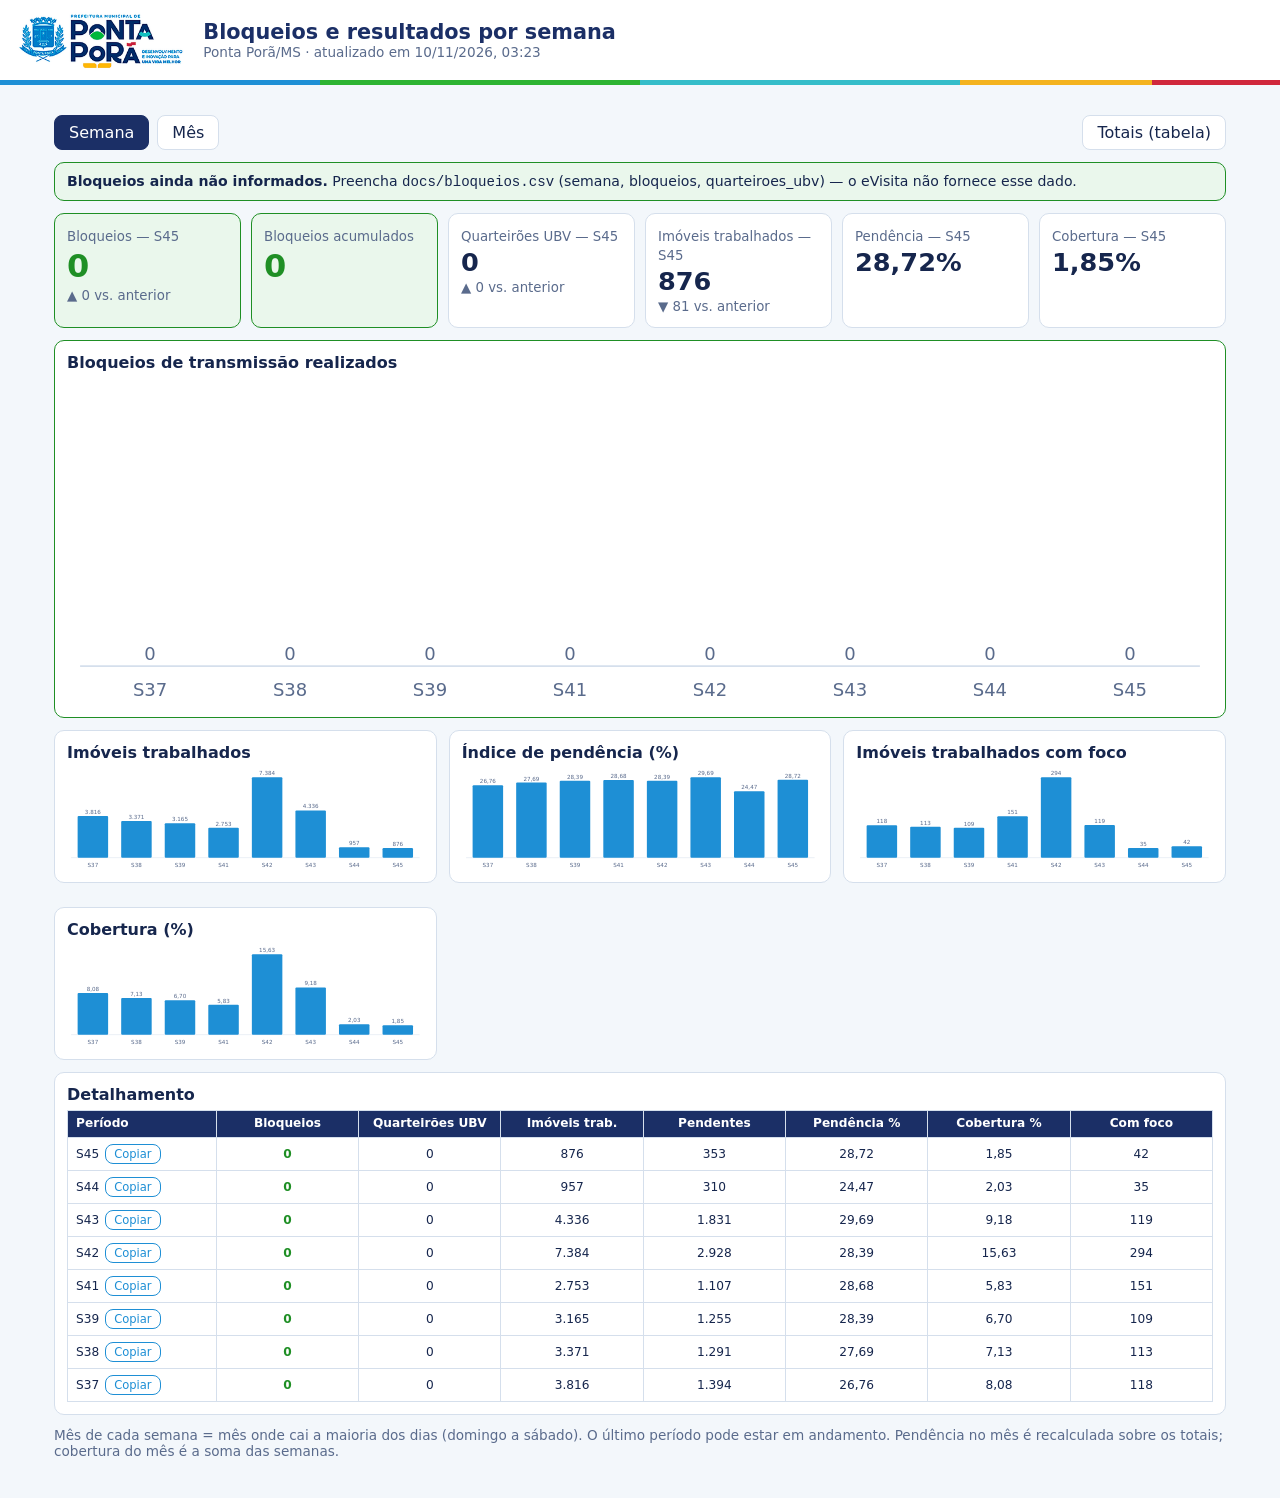
==== docs/dashboard.html @ 47fb0cb1 "Site: cores e logo da Prefeitura, botão copiar linha e tabela responsiva sem rolagem" ====
<!DOCTYPE html>
<html lang="pt-BR">
<head>
<meta charset="utf-8">
<meta name="viewport" content="width=device-width, initial-scale=1">
<title>Dashboard — Bloqueios e resultados eVisita</title>
<link rel="icon" href="logo.png">
<link rel="stylesheet" href="estilo.css">
<style>
*{box-sizing:border-box}body{margin:0;background:var(--bg);color:var(--tx);font-family:"Segoe UI",system-ui,Arial,sans-serif}
main{max-width:1200px;margin:0 auto;padding:18px 14px 40px}h1{font-size:1.35rem;margin:0}.su{color:var(--su);font-size:.85rem}
.bar{display:flex;gap:8px;align-items:center;margin:12px 0}.bar .sp{flex:1}
button{font:inherit;cursor:pointer;border:1px solid var(--bd);background:var(--card);color:var(--tx);padding:7px 14px;border-radius:8px}
button[aria-pressed=true]{background:var(--az);border-color:var(--az);color:#fff}a{color:inherit;text-decoration:none}
.kpis{display:grid;grid-template-columns:repeat(auto-fit,minmax(170px,1fr));gap:10px;margin-bottom:12px}
.k{background:var(--card);border:1px solid var(--bd);border-radius:10px;padding:12px}.k b{display:block;font-size:1.6rem;margin-top:2px}
.k.d{border-color:var(--bl);background:var(--hl)}.k.d b{color:var(--bl);font-size:2rem}.k small{color:var(--su)}
.card{background:var(--card);border:1px solid var(--bd);border-radius:10px;padding:12px;margin-bottom:12px}
.card h2{font-size:1rem;margin:0 0 6px}.card.d{border-color:var(--bl)}.g2{display:grid;grid-template-columns:repeat(auto-fit,minmax(320px,1fr));gap:12px}
.aviso{background:var(--hl);border:1px solid var(--bl);border-radius:10px;padding:10px 12px;margin-bottom:12px;font-size:.88rem}
svg{width:100%;height:auto;display:block}svg text{fill:var(--su);font-size:11px}
</style>
</head>
<body>
<header class="topo"><img src="logo.png" alt="Prefeitura Municipal de Ponta Porã"><div><h1>Bloqueios e resultados por <span id="tit">semana</span></h1><div class="su" id="sub">Carregando…</div></div></header>
<div class="faixa"></div>
<main>
<div class="bar">
  <button id="bs" aria-pressed="true">Semana</button><button id="bm" aria-pressed="false">Mês</button>
  <span class="sp"></span><a href="index.html"><button>Totais (tabela)</button></a>
</div>
<div id="aviso"></div>
<div class="kpis" id="kpis"></div>
<div class="card d"><h2>Bloqueios de transmissão realizados</h2><div id="c-bloq"></div></div>
<div class="g2">
  <div class="card"><h2>Imóveis trabalhados</h2><div id="c-trab"></div></div>
  <div class="card"><h2>Índice de pendência (%)</h2><div id="c-pend"></div></div>
  <div class="card"><h2>Imóveis trabalhados com foco</h2><div id="c-foco"></div></div>
  <div class="card"><h2>Cobertura (%)</h2><div id="c-cob"></div></div>
</div>
<div class="card"><h2>Detalhamento</h2><div class="w" id="tab"></div></div>
<div class="su">Mês de cada semana = mês onde cai a maioria dos dias (domingo a sábado). O último período pode estar em andamento.
Pendência no mês é recalculada sobre os totais; cobertura do mês é a soma das semanas.</div>
</main>
<script src="comum.js"></script>
<script>
const BLOQUEIOS_URL = "bloqueios.csv";   // pode apontar para uma planilha publicada como CSV
const MESES = ["jan","fev","mar","abr","mai","jun","jul","ago","set","out","nov","dez"];
let S = [], B = {}, modo = "semana";
const n0 = v => Number(v).toLocaleString("pt-BR", {maximumFractionDigits: 0});
const n2 = v => Number(v).toLocaleString("pt-BR", {minimumFractionDigits: 2, maximumFractionDigits: 2});
const pct = (a, b) => b ? a / b * 100 : 0;

function chave(s) {
  if (modo === "semana") return {k: s.id_semana, r: "S" + s.semana};
  const d = new Date(s.inicio + "T12:00:00"); d.setDate(d.getDate() + 3);   // dia do meio da semana
  const m = d.getMonth(), a = d.getFullYear();
  return {k: a * 12 + m, r: MESES[m] + "/" + String(a).slice(2)};
}

function agregar() {
  const g = new Map();
  for (const s of S) {
    const {k, r} = chave(s), c = s.coordenada, e = s.estadual, x = B[s.semana] || [0, 0];
    const o = g.get(k) || {r, trab: 0, pend: 0, bloq: 0, ubv: 0, foco: 0, cob: 0, n: 0};
    o.trab += c[0]; o.pend += c[1]; o.cob += c[5]; o.foco += e[1];
    o.bloq += x[0]; o.ubv += x[1]; o.n++; g.set(k, o);
  }
  return [...g.keys()].sort((a, b) => a - b).map(k => {
    const o = g.get(k); o.pd = pct(o.pend, o.trab + o.pend); return o;
  });
}

function barras(id, P, campo, fmt, cor) {
  const W = 700, H = 200, m = {l: 8, r: 8, t: 18, b: 24}, w = W - m.l - m.r, h = H - m.t - m.b;
  const mx = Math.max(...P.map(p => p[campo]), 1), bw = w / P.length;
  let t = "";
  P.forEach((p, i) => {
    const bh = p[campo] / mx * h, x = m.l + i * bw + bw * 0.15, y = m.t + h - bh;
    t += `<rect x="${x}" y="${y}" width="${bw * 0.7}" height="${bh}" rx="2" fill="var(${cor})"/>`;
    t += `<text x="${x + bw * 0.35}" y="${y - 4}" text-anchor="middle">${fmt(p[campo])}</text>`;
    t += `<text x="${x + bw * 0.35}" y="${H - 6}" text-anchor="middle">${p.r}</text>`;
  });
  document.getElementById(id).innerHTML =
    `<svg viewBox="0 0 ${W} ${H}" role="img"><line x1="${m.l}" x2="${W - m.r}" y1="${m.t + h}" y2="${m.t + h}" stroke="var(--bd)"/>${t}</svg>`;
}

function kpi(rot, v, ant, dest) {
  const dif = ant === null ? "" : (v - ant >= 0 ? "▲ " : "▼ ") + n0(Math.abs(v - ant)) + " vs. anterior";
  return `<div class="k${dest ? " d" : ""}"><small>${rot}</small><b>${v}</b><small>${dif}</small></div>`;
}

function desenhar() {
  const P = agregar(), u = P[P.length - 1], a = P[P.length - 2];
  const tem = P.some(p => p.bloq || p.ubv);
  document.getElementById("tit").textContent = modo;
  document.getElementById("aviso").innerHTML = tem ? "" :
    '<div class="aviso"><b>Bloqueios ainda não informados.</b> Preencha <code>docs/bloqueios.csv</code> ' +
    '(semana, bloqueios, quarteiroes_ubv) — o eVisita não fornece esse dado.</div>';
  const ac = P.reduce((s, p) => s + p.bloq, 0);
  document.getElementById("kpis").innerHTML =
    kpi("Bloqueios — " + u.r, n0(u.bloq), a ? a.bloq : null, true) +
    kpi("Bloqueios acumulados", n0(ac), null, true) +
    kpi("Quarteirões UBV — " + u.r, n0(u.ubv), a ? a.ubv : null, false) +
    kpi("Imóveis trabalhados — " + u.r, n0(u.trab), a ? a.trab : null, false) +
    kpi("Pendência — " + u.r, n2(u.pd) + "%", null, false) +
    kpi("Cobertura — " + u.r, n2(u.cob) + "%", null, false);
  barras("c-bloq", P, "bloq", n0, "--bl"); barras("c-trab", P, "trab", n0, "--ac");
  barras("c-pend", P, "pd", n2, "--ac"); barras("c-foco", P, "foco", n0, "--ac");
  barras("c-cob", P, "cob", n2, "--ac");
  const cab = ["Período", "Bloqueios", "Quarteirões UBV", "Imóveis trab.", "Pendentes", "Pendência %", "Cobertura %", "Com foco"];
  const lin = [...P].reverse().map(p => {
    const v = [n0(p.bloq), n0(p.ubv), n0(p.trab), n0(p.pend), n2(p.pd), n2(p.cob), n0(p.foco)];
    return `<tr><td class="s"><span class="l">${p.r}</span><button class="cp" title="Copiar os valores desta linha">Copiar</button></td>` +
      v.map((x, i) => `<td class="v${i ? "" : " b"}" data-label="${cab[i + 1]}">${x}</td>`).join("") + "</tr>";
  }).join("");
  document.getElementById("tab").innerHTML =
    `<table class="rt"><thead><tr>${cab.map(c => `<th>${c}</th>`).join("")}</tr></thead><tbody>${lin}</tbody></table>`;
  document.getElementById("bs").setAttribute("aria-pressed", modo === "semana");
  document.getElementById("bm").setAttribute("aria-pressed", modo === "mes");
}

function lerCSV(txt) {
  const o = {};
  for (const l of txt.split(/\r?\n/)) {
    const c = l.trim().split(/[;,\t]/);
    if (/^\d+$/.test(c[0])) o[+c[0]] = [+(c[1] || 0) || 0, +(c[2] || 0) || 0];
  }
  return o;
}

document.getElementById("bs").onclick = () => { modo = "semana"; desenhar(); };
document.getElementById("bm").onclick = () => { modo = "mes"; desenhar(); };

Promise.all([
  fetch("dados.json", {cache: "no-store"}).then(r => { if (!r.ok) throw 0; return r.json(); }),
  fetch(BLOQUEIOS_URL, {cache: "no-store"}).then(r => r.ok ? r.text() : "").catch(() => "")
]).then(([d, csv]) => {
  S = [...d.semanas].sort((a, b) => a.id_semana - b.id_semana); B = lerCSV(csv);
  document.getElementById("sub").textContent = d.municipio + " · atualizado em " +
    new Date(d.atualizado_em).toLocaleString("pt-BR", {dateStyle: "short", timeStyle: "short"});
  desenhar();
}).catch(() => { document.getElementById("sub").textContent = "Ainda não há dados publicados."; });
</script>
</body>
</html>
---- docs/estilo.css ----
/* Cores do logo da Prefeitura de Ponta Porã */
:root{--navy:#1B2F66;--ac:#1E8FD5;--verde:#2DB432;--turq:#35BDC9;--verm:#D0283C;--amar:#F4B31F;
--bg:#F3F7FB;--card:#fff;--tx:#16264D;--su:#5A6B8C;--bd:#D5DFEC;--az:#1B2F66;--bl:#1F8F25;--hl:#EAF7EC}
@media(prefers-color-scheme:dark){:root{--bg:#0E1630;--card:#16224A;--tx:#E8EEFA;--su:#9FB0D3;--bd:#2C3C6E;--az:#2B4A9E;--bl:#52D158;--hl:#16301F}}
*{box-sizing:border-box}
body{margin:0;background:var(--bg);color:var(--tx);font-family:"Segoe UI",system-ui,Arial,sans-serif}
main{max-width:1500px;margin:0 auto;padding:16px 14px 40px}
.topo{background:#fff;display:flex;align-items:center;gap:16px;padding:8px 18px;color:#1B2F66}
.topo img{height:64px;width:auto}.topo h1{font-size:1.3rem;margin:0;color:#1B2F66}.topo .su{color:#5A6B8C}
.faixa{height:5px;background:linear-gradient(90deg,#1E8FD5 0 25%,#2DB432 25% 50%,#35BDC9 50% 75%,#F4B31F 75% 90%,#D0283C 90%)}
.su{color:var(--su);font-size:.85rem}
.bar{display:flex;flex-wrap:wrap;gap:8px;align-items:center;margin:12px 0}.bar .sp{flex:1}
button{font:inherit;cursor:pointer;border:1px solid var(--bd);background:var(--card);color:var(--tx);padding:7px 14px;border-radius:8px}
button:hover{border-color:var(--ac)}button[aria-selected=true],button[aria-pressed=true]{background:var(--az);border-color:var(--az);color:#fff}
a{color:inherit;text-decoration:none}
.cp{padding:2px 8px;font-size:.72rem;margin-left:6px;border-color:var(--ac);color:var(--ac);background:transparent}
.cp:hover{background:var(--ac);color:#fff}
.erro{padding:16px;border:1px solid var(--bd);border-radius:10px;background:var(--card)}
.nota{color:var(--su);font-size:.8rem;margin-top:10px}
/* tabela sem barra de rolagem: colunas se comprimem; em telas menores vira cartões */
table.rt{width:100%;table-layout:fixed;border-collapse:collapse;font-size:clamp(.58rem,.95vw,.82rem);background:var(--card)}
table.rt th,table.rt td{border:1px solid var(--bd);padding:6px 3px;text-align:center;white-space:normal;overflow-wrap:anywhere}
table.rt th{background:var(--az);color:#fff;font-weight:600;line-height:1.15}
table.rt th:first-child,table.rt td.s{width:13%;text-align:left;padding-left:8px}
table.rt tr.atual td{background:var(--hl);font-weight:600}
table.rt td.b{font-weight:700;color:var(--bl)}
@media(max-width:1100px){
 table.rt,table.rt tbody{display:block}table.rt thead{display:none}
 table.rt tr{display:grid;grid-template-columns:repeat(auto-fill,minmax(135px,1fr));border:1px solid var(--bd);border-radius:10px;margin-bottom:10px;overflow:hidden}
 table.rt td{border:0;border-bottom:1px solid var(--bd);width:auto!important;text-align:left;padding:6px 10px;font-size:.88rem}
 table.rt td.s{grid-column:1/-1;background:var(--az);color:#fff;font-weight:700}
 table.rt td.s .cp{float:right;color:#fff;border-color:#fff}
 table.rt td.v::before{content:attr(data-label);display:block;font-size:.68rem;font-weight:400;color:var(--su)}
}
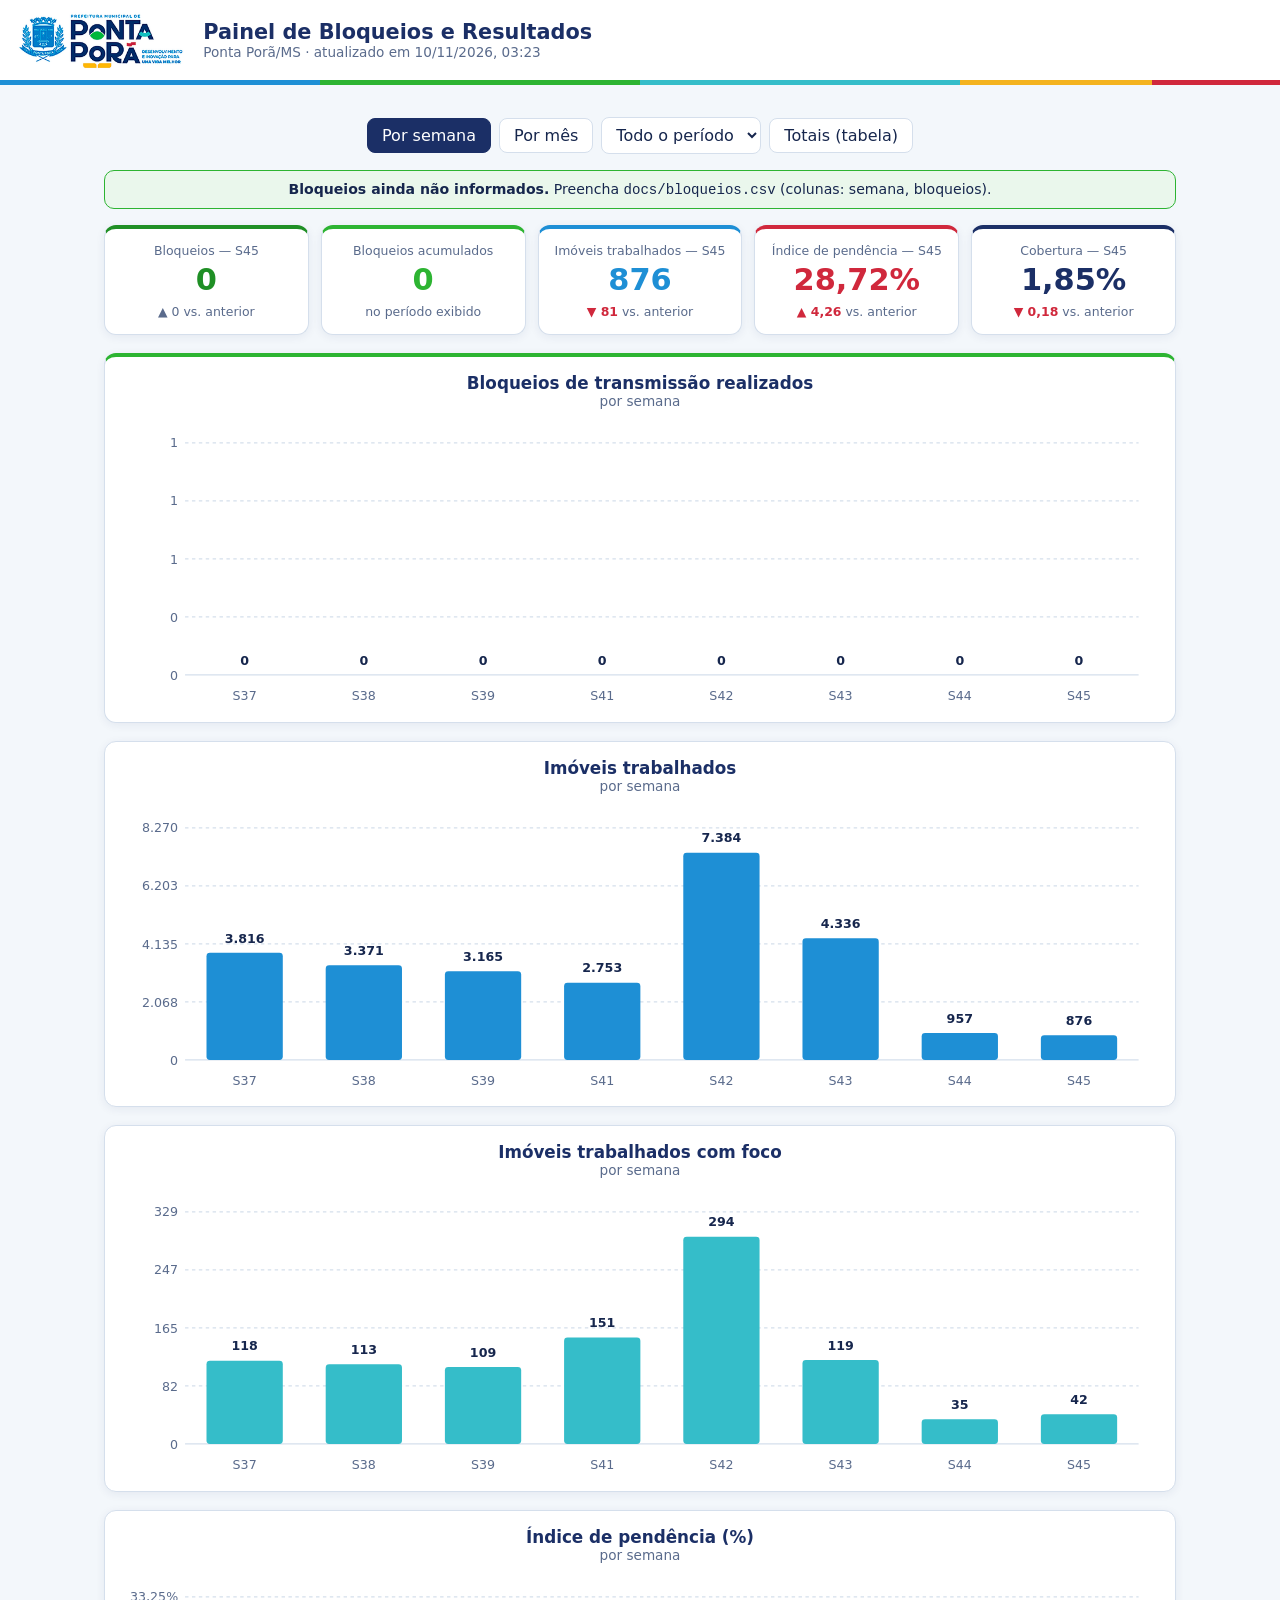
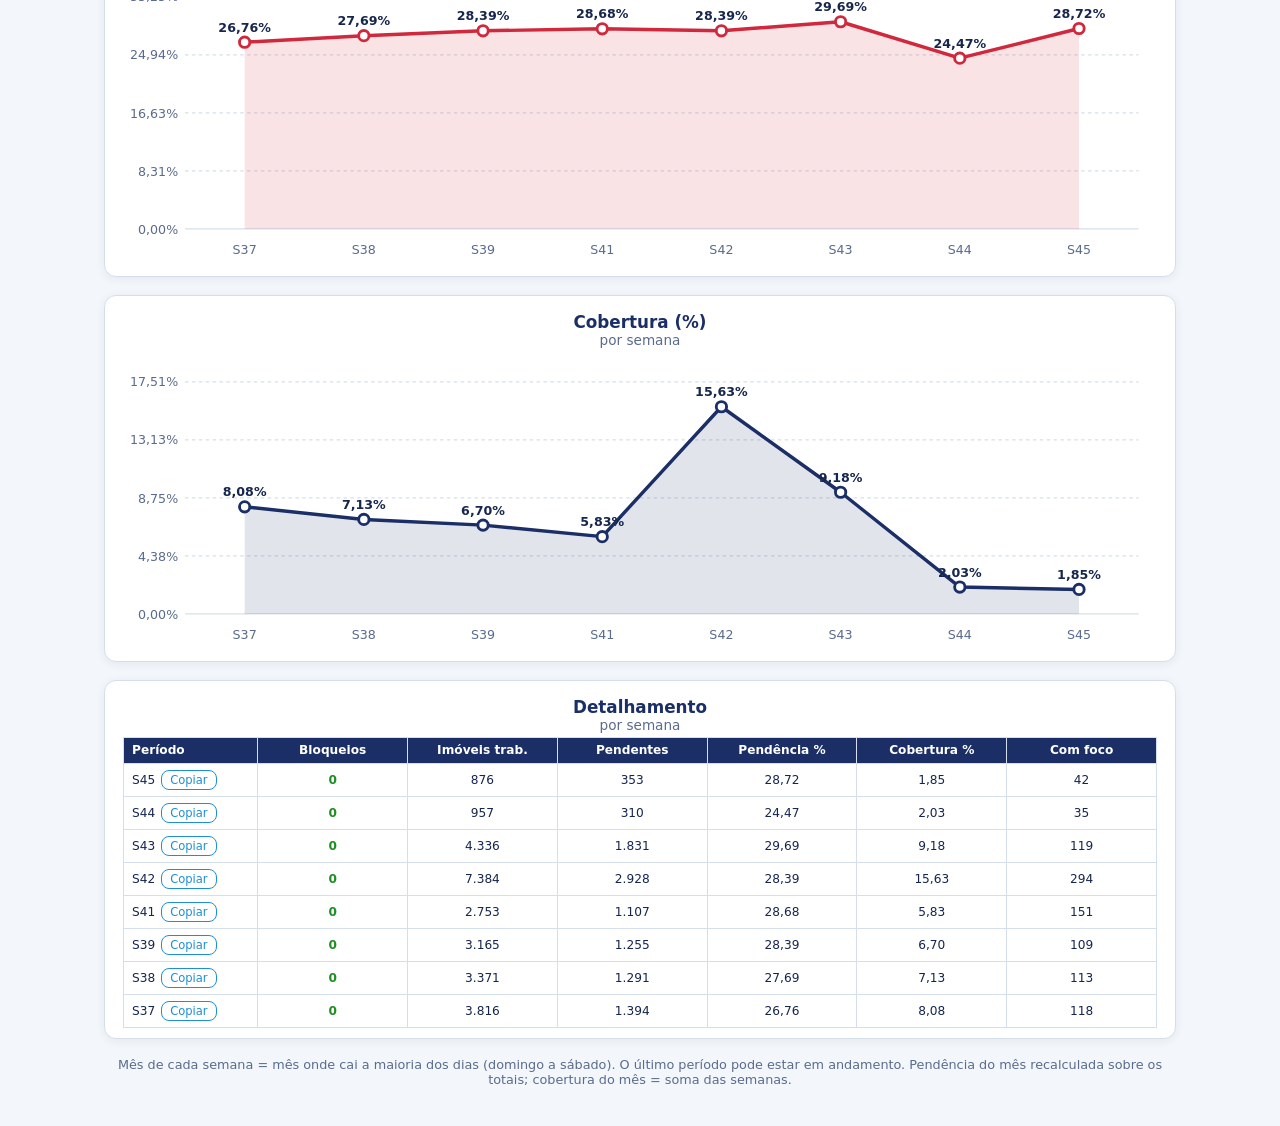
==== commit 5b221165: "Dashboard: gráficos interativos (um por linha), sem UBV, tema claro nas cores do logo" ====
--- a/docs/dashboard.html
+++ b/docs/dashboard.html
@@ -3,45 +3,48 @@
 <head>
 <meta charset="utf-8">
 <meta name="viewport" content="width=device-width, initial-scale=1">
-<title>Dashboard — Bloqueios e resultados eVisita</title>
+<title>Painel de Bloqueios — eVisita Ponta Porã</title>
 <link rel="icon" href="logo.png">
 <link rel="stylesheet" href="estilo.css">
 <style>
-*{box-sizing:border-box}body{margin:0;background:var(--bg);color:var(--tx);font-family:"Segoe UI",system-ui,Arial,sans-serif}
-main{max-width:1200px;margin:0 auto;padding:18px 14px 40px}h1{font-size:1.35rem;margin:0}.su{color:var(--su);font-size:.85rem}
-.bar{display:flex;gap:8px;align-items:center;margin:12px 0}.bar .sp{flex:1}
-button{font:inherit;cursor:pointer;border:1px solid var(--bd);background:var(--card);color:var(--tx);padding:7px 14px;border-radius:8px}
-button[aria-pressed=true]{background:var(--az);border-color:var(--az);color:#fff}a{color:inherit;text-decoration:none}
-.kpis{display:grid;grid-template-columns:repeat(auto-fit,minmax(170px,1fr));gap:10px;margin-bottom:12px}
-.k{background:var(--card);border:1px solid var(--bd);border-radius:10px;padding:12px}.k b{display:block;font-size:1.6rem;margin-top:2px}
-.k.d{border-color:var(--bl);background:var(--hl)}.k.d b{color:var(--bl);font-size:2rem}.k small{color:var(--su)}
-.card{background:var(--card);border:1px solid var(--bd);border-radius:10px;padding:12px;margin-bottom:12px}
-.card h2{font-size:1rem;margin:0 0 6px}.card.d{border-color:var(--bl)}.g2{display:grid;grid-template-columns:repeat(auto-fit,minmax(320px,1fr));gap:12px}
-.aviso{background:var(--hl);border:1px solid var(--bl);border-radius:10px;padding:10px 12px;margin-bottom:12px;font-size:.88rem}
+main{max-width:1100px}
+.ctl{display:flex;flex-wrap:wrap;gap:8px;justify-content:center;align-items:center;margin:16px 0}
+select{font:inherit;padding:7px 10px;border:1px solid var(--bd);border-radius:8px;background:var(--card);color:var(--tx)}
+.kpis{display:grid;grid-template-columns:repeat(auto-fit,minmax(185px,1fr));gap:12px;margin-bottom:18px}
+.k,.card{background:var(--card);border:1px solid var(--bd);border-radius:12px;box-shadow:0 2px 10px rgba(27,47,102,.07);text-align:center}
+.k{border-top:4px solid var(--c);padding:14px 10px}.k small{display:block;color:var(--su);font-size:.78rem}
+.k b{display:block;font-size:1.9rem;color:var(--c);margin:4px 0}.k i{font-style:normal;font-size:.78rem;color:var(--su)}
+.up{color:#1F8F25;font-weight:600}.dn{color:var(--verm);font-weight:600}
+.card{padding:16px 18px 10px;margin:0 auto 18px}.card h2{margin:0;font-size:1.05rem;color:var(--navy)}
+.card .su{margin-bottom:4px}.card.d{border-top:4px solid var(--verde)}
 svg{width:100%;height:auto;display:block}svg text{fill:var(--su);font-size:11px}
+.grow{transform-box:fill-box;transform-origin:50% 100%;animation:g .6s ease-out}@keyframes g{from{transform:scaleY(0)}}
+.hit{fill:transparent}.hit:hover{fill:rgba(30,143,213,.12)}
+#tip{position:fixed;display:none;pointer-events:none;background:var(--navy);color:#fff;padding:6px 10px;border-radius:8px;font-size:.8rem;z-index:9;white-space:nowrap}
+.aviso{background:var(--hl);border:1px solid var(--verde);border-radius:10px;padding:10px 14px;margin-bottom:16px;font-size:.88rem;text-align:center}
 </style>
 </head>
 <body>
-<header class="topo"><img src="logo.png" alt="Prefeitura Municipal de Ponta Porã"><div><h1>Bloqueios e resultados por <span id="tit">semana</span></h1><div class="su" id="sub">Carregando…</div></div></header>
+<header class="topo"><img src="logo.png" alt="Prefeitura Municipal de Ponta Porã"><div><h1>Painel de Bloqueios e Resultados</h1><div class="su" id="sub">Carregando…</div></div></header>
 <div class="faixa"></div>
 <main>
-<div class="bar">
-  <button id="bs" aria-pressed="true">Semana</button><button id="bm" aria-pressed="false">Mês</button>
-  <span class="sp"></span><a href="index.html"><button>Totais (tabela)</button></a>
+<div class="ctl">
+  <button id="bs" aria-pressed="true">Por semana</button><button id="bm" aria-pressed="false">Por mês</button>
+  <select id="per" title="Período exibido"><option value="0">Todo o período</option><option value="12">Últimos 12</option><option value="8">Últimos 8</option><option value="4">Últimos 4</option></select>
+  <a href="index.html"><button>Totais (tabela)</button></a>
 </div>
 <div id="aviso"></div>
 <div class="kpis" id="kpis"></div>
-<div class="card d"><h2>Bloqueios de transmissão realizados</h2><div id="c-bloq"></div></div>
-<div class="g2">
-  <div class="card"><h2>Imóveis trabalhados</h2><div id="c-trab"></div></div>
-  <div class="card"><h2>Índice de pendência (%)</h2><div id="c-pend"></div></div>
-  <div class="card"><h2>Imóveis trabalhados com foco</h2><div id="c-foco"></div></div>
-  <div class="card"><h2>Cobertura (%)</h2><div id="c-cob"></div></div>
-</div>
-<div class="card"><h2>Detalhamento</h2><div class="w" id="tab"></div></div>
-<div class="su">Mês de cada semana = mês onde cai a maioria dos dias (domingo a sábado). O último período pode estar em andamento.
-Pendência no mês é recalculada sobre os totais; cobertura do mês é a soma das semanas.</div>
+<div class="card d"><h2>Bloqueios de transmissão realizados</h2><div class="su sub"></div><div id="c-bloq"></div></div>
+<div class="card"><h2>Imóveis trabalhados</h2><div class="su sub"></div><div id="c-trab"></div></div>
+<div class="card"><h2>Imóveis trabalhados com foco</h2><div class="su sub"></div><div id="c-foco"></div></div>
+<div class="card"><h2>Índice de pendência (%)</h2><div class="su sub"></div><div id="c-pend"></div></div>
+<div class="card"><h2>Cobertura (%)</h2><div class="su sub"></div><div id="c-cob"></div></div>
+<div class="card"><h2>Detalhamento</h2><div class="su sub"></div><div id="tab"></div></div>
+<div class="nota" style="text-align:center">Mês de cada semana = mês onde cai a maioria dos dias (domingo a sábado). O último período pode estar em andamento.
+Pendência do mês recalculada sobre os totais; cobertura do mês = soma das semanas.</div>
 </main>
+<div id="tip"></div>
 <script src="comum.js"></script>
 <script>
 const BLOQUEIOS_URL = "bloqueios.csv";   // pode apontar para uma planilha publicada como CSV
@@ -49,98 +52,113 @@
 let S = [], B = {}, modo = "semana";
 const n0 = v => Number(v).toLocaleString("pt-BR", {maximumFractionDigits: 0});
 const n2 = v => Number(v).toLocaleString("pt-BR", {minimumFractionDigits: 2, maximumFractionDigits: 2});
+const p2 = v => n2(v) + "%";
 const pct = (a, b) => b ? a / b * 100 : 0;
+const $ = id => document.getElementById(id);
 
 function chave(s) {
   if (modo === "semana") return {k: s.id_semana, r: "S" + s.semana};
   const d = new Date(s.inicio + "T12:00:00"); d.setDate(d.getDate() + 3);   // dia do meio da semana
-  const m = d.getMonth(), a = d.getFullYear();
-  return {k: a * 12 + m, r: MESES[m] + "/" + String(a).slice(2)};
+  return {k: d.getFullYear() * 12 + d.getMonth(), r: MESES[d.getMonth()] + "/" + String(d.getFullYear()).slice(2)};
 }
 
-function agregar() {
+function periodos() {
   const g = new Map();
   for (const s of S) {
-    const {k, r} = chave(s), c = s.coordenada, e = s.estadual, x = B[s.semana] || [0, 0];
-    const o = g.get(k) || {r, trab: 0, pend: 0, bloq: 0, ubv: 0, foco: 0, cob: 0, n: 0};
-    o.trab += c[0]; o.pend += c[1]; o.cob += c[5]; o.foco += e[1];
-    o.bloq += x[0]; o.ubv += x[1]; o.n++; g.set(k, o);
+    const {k, r} = chave(s), c = s.coordenada;
+    const o = g.get(k) || {r, trab: 0, pend: 0, bloq: 0, foco: 0, cob: 0};
+    o.trab += c[0]; o.pend += c[1]; o.cob += c[5]; o.foco += s.estadual[1]; o.bloq += (B[s.semana] || 0);
+    g.set(k, o);
   }
-  return [...g.keys()].sort((a, b) => a - b).map(k => {
-    const o = g.get(k); o.pd = pct(o.pend, o.trab + o.pend); return o;
-  });
+  const P = [...g.keys()].sort((a, b) => a - b).map(k => { const o = g.get(k); o.pd = pct(o.pend, o.trab + o.pend); return o; });
+  const n = +$("per").value;
+  return n ? P.slice(-n) : P;
 }
 
-function barras(id, P, campo, fmt, cor) {
-  const W = 700, H = 200, m = {l: 8, r: 8, t: 18, b: 24}, w = W - m.l - m.r, h = H - m.t - m.b;
-  const mx = Math.max(...P.map(p => p[campo]), 1), bw = w / P.length;
+function grafico(id, P, campo, fmt, cor, tipo) {
+  const W = 900, H = 260, m = {l: 54, r: 16, t: 26, b: 32}, w = W - m.l - m.r, h = H - m.t - m.b, n = P.length;
+  const mx = Math.max(...P.map(p => p[campo]), 1) * 1.12, y = v => m.t + h - v / mx * h, bw = w / n, cx = i => m.l + bw * (i + .5);
   let t = "";
+  for (let k = 0; k <= 4; k++) {
+    const yy = y(mx / 4 * k);
+    t += `<line x1="${m.l}" x2="${W - m.r}" y1="${yy}" y2="${yy}" stroke="var(--bd)" stroke-dasharray="${k ? 3 : 0}"/><text x="${m.l - 6}" y="${yy + 4}" text-anchor="end">${fmt(mx / 4 * k)}</text>`;
+  }
+  const rot = (i, p) => n <= 14 ? `<text x="${cx(i)}" y="${y(p[campo]) - 9}" text-anchor="middle" style="fill:var(--tx);font-weight:600">${fmt(p[campo])}</text>` : "";
+  if (tipo === "bar") {
+    P.forEach((p, i) => { t += `<rect class="grow" x="${m.l + bw * i + bw * .18}" y="${y(p[campo])}" width="${bw * .64}" height="${p[campo] / mx * h}" rx="3" fill="var(${cor})"/>` + rot(i, p); });
+  } else {
+    const pts = P.map((p, i) => `${cx(i)},${y(p[campo])}`).join(" ");
+    t += `<polygon points="${cx(0)},${m.t + h} ${pts} ${cx(n - 1)},${m.t + h}" fill="var(${cor})" opacity=".13"/><polyline points="${pts}" fill="none" stroke="var(${cor})" stroke-width="3" stroke-linejoin="round"/>`;
+    P.forEach((p, i) => { t += `<circle cx="${cx(i)}" cy="${y(p[campo])}" r="4.5" fill="#fff" stroke="var(${cor})" stroke-width="2.5"/>` + rot(i, p); });
+  }
+  const passo = Math.ceil(n / 14);
   P.forEach((p, i) => {
-    const bh = p[campo] / mx * h, x = m.l + i * bw + bw * 0.15, y = m.t + h - bh;
-    t += `<rect x="${x}" y="${y}" width="${bw * 0.7}" height="${bh}" rx="2" fill="var(${cor})"/>`;
-    t += `<text x="${x + bw * 0.35}" y="${y - 4}" text-anchor="middle">${fmt(p[campo])}</text>`;
-    t += `<text x="${x + bw * 0.35}" y="${H - 6}" text-anchor="middle">${p.r}</text>`;
+    if (i % passo === 0) t += `<text x="${cx(i)}" y="${H - 10}" text-anchor="middle">${p.r}</text>`;
+    t += `<rect class="hit" x="${m.l + bw * i}" y="${m.t}" width="${bw}" height="${h}" data-t="${p.r}: ${fmt(p[campo])}"/>`;
   });
-  document.getElementById(id).innerHTML =
-    `<svg viewBox="0 0 ${W} ${H}" role="img"><line x1="${m.l}" x2="${W - m.r}" y1="${m.t + h}" y2="${m.t + h}" stroke="var(--bd)"/>${t}</svg>`;
+  $(id).innerHTML = `<svg viewBox="0 0 ${W} ${H}" role="img">${t}</svg>`;
 }
 
-function kpi(rot, v, ant, dest) {
-  const dif = ant === null ? "" : (v - ant >= 0 ? "▲ " : "▼ ") + n0(Math.abs(v - ant)) + " vs. anterior";
-  return `<div class="k${dest ? " d" : ""}"><small>${rot}</small><b>${v}</b><small>${dif}</small></div>`;
+function kpi(rot, txt, v, a, sobe, cor, extra) {
+  let s = extra || "—";
+  if (a != null) {
+    const d = v - a, bom = (d >= 0) === sobe;
+    s = `<span class="${d === 0 ? "" : bom ? "up" : "dn"}">${d >= 0 ? "▲" : "▼"} ${Math.abs(d).toLocaleString("pt-BR", {maximumFractionDigits: 2})}</span> vs. anterior`;
+  }
+  return `<div class="k" style="--c:${cor}"><small>${rot}</small><b>${txt}</b><i>${s}</i></div>`;
 }
 
 function desenhar() {
-  const P = agregar(), u = P[P.length - 1], a = P[P.length - 2];
-  const tem = P.some(p => p.bloq || p.ubv);
-  document.getElementById("tit").textContent = modo;
-  document.getElementById("aviso").innerHTML = tem ? "" :
-    '<div class="aviso"><b>Bloqueios ainda não informados.</b> Preencha <code>docs/bloqueios.csv</code> ' +
-    '(semana, bloqueios, quarteiroes_ubv) — o eVisita não fornece esse dado.</div>';
-  const ac = P.reduce((s, p) => s + p.bloq, 0);
-  document.getElementById("kpis").innerHTML =
-    kpi("Bloqueios — " + u.r, n0(u.bloq), a ? a.bloq : null, true) +
-    kpi("Bloqueios acumulados", n0(ac), null, true) +
-    kpi("Quarteirões UBV — " + u.r, n0(u.ubv), a ? a.ubv : null, false) +
-    kpi("Imóveis trabalhados — " + u.r, n0(u.trab), a ? a.trab : null, false) +
-    kpi("Pendência — " + u.r, n2(u.pd) + "%", null, false) +
-    kpi("Cobertura — " + u.r, n2(u.cob) + "%", null, false);
-  barras("c-bloq", P, "bloq", n0, "--bl"); barras("c-trab", P, "trab", n0, "--ac");
-  barras("c-pend", P, "pd", n2, "--ac"); barras("c-foco", P, "foco", n0, "--ac");
-  barras("c-cob", P, "cob", n2, "--ac");
-  const cab = ["Período", "Bloqueios", "Quarteirões UBV", "Imóveis trab.", "Pendentes", "Pendência %", "Cobertura %", "Com foco"];
+  const P = periodos(), u = P[P.length - 1], a = P[P.length - 2];
+  const acum = P.reduce((s, p) => s + p.bloq, 0);
+  $("aviso").innerHTML = P.some(p => p.bloq) ? "" :
+    '<div class="aviso"><b>Bloqueios ainda não informados.</b> Preencha <code>docs/bloqueios.csv</code> (colunas: semana, bloqueios).</div>';
+  $("kpis").innerHTML =
+    kpi("Bloqueios — " + u.r, n0(u.bloq), u.bloq, a && a.bloq, true, "var(--bl)") +
+    kpi("Bloqueios acumulados", n0(acum), 0, null, true, "var(--verde)", "no período exibido") +
+    kpi("Imóveis trabalhados — " + u.r, n0(u.trab), u.trab, a && a.trab, true, "var(--ac)") +
+    kpi("Índice de pendência — " + u.r, p2(u.pd), u.pd, a && a.pd, false, "var(--verm)") +
+    kpi("Cobertura — " + u.r, p2(u.cob), u.cob, a && a.cob, true, "var(--navy)");
+  document.querySelectorAll(".sub").forEach(e => e.textContent = modo === "semana" ? "por semana" : "por mês");
+  grafico("c-bloq", P, "bloq", n0, "--verde", "bar");
+  grafico("c-trab", P, "trab", n0, "--ac", "bar");
+  grafico("c-foco", P, "foco", n0, "--turq", "bar");
+  grafico("c-pend", P, "pd", p2, "--verm", "line");
+  grafico("c-cob", P, "cob", p2, "--navy", "line");
+  const cab = ["Período", "Bloqueios", "Imóveis trab.", "Pendentes", "Pendência %", "Cobertura %", "Com foco"];
   const lin = [...P].reverse().map(p => {
-    const v = [n0(p.bloq), n0(p.ubv), n0(p.trab), n0(p.pend), n2(p.pd), n2(p.cob), n0(p.foco)];
+    const v = [n0(p.bloq), n0(p.trab), n0(p.pend), n2(p.pd), n2(p.cob), n0(p.foco)];
     return `<tr><td class="s"><span class="l">${p.r}</span><button class="cp" title="Copiar os valores desta linha">Copiar</button></td>` +
       v.map((x, i) => `<td class="v${i ? "" : " b"}" data-label="${cab[i + 1]}">${x}</td>`).join("") + "</tr>";
   }).join("");
-  document.getElementById("tab").innerHTML =
-    `<table class="rt"><thead><tr>${cab.map(c => `<th>${c}</th>`).join("")}</tr></thead><tbody>${lin}</tbody></table>`;
-  document.getElementById("bs").setAttribute("aria-pressed", modo === "semana");
-  document.getElementById("bm").setAttribute("aria-pressed", modo === "mes");
+  $("tab").innerHTML = `<table class="rt"><thead><tr>${cab.map(c => `<th>${c}</th>`).join("")}</tr></thead><tbody>${lin}</tbody></table>`;
+  $("bs").setAttribute("aria-pressed", modo === "semana");
+  $("bm").setAttribute("aria-pressed", modo === "mes");
 }
 
 function lerCSV(txt) {
   const o = {};
-  for (const l of txt.split(/\r?\n/)) {
-    const c = l.trim().split(/[;,\t]/);
-    if (/^\d+$/.test(c[0])) o[+c[0]] = [+(c[1] || 0) || 0, +(c[2] || 0) || 0];
-  }
+  for (const l of txt.split(/\r?\n/)) { const c = l.trim().split(/[;,\t]/); if (/^\d+$/.test(c[0])) o[+c[0]] = +(c[1] || 0) || 0; }
   return o;
 }
 
-document.getElementById("bs").onclick = () => { modo = "semana"; desenhar(); };
-document.getElementById("bm").onclick = () => { modo = "mes"; desenhar(); };
+$("bs").onclick = () => { modo = "semana"; desenhar(); };
+$("bm").onclick = () => { modo = "mes"; desenhar(); };
+$("per").onchange = desenhar;
+document.addEventListener("mousemove", e => {
+  const h = e.target.closest && e.target.closest(".hit"), t = $("tip");
+  if (!h) { t.style.display = "none"; return; }
+  t.textContent = h.dataset.t; t.style.display = "block"; t.style.left = e.clientX + 14 + "px"; t.style.top = e.clientY + 14 + "px";
+});
 
 Promise.all([
   fetch("dados.json", {cache: "no-store"}).then(r => { if (!r.ok) throw 0; return r.json(); }),
   fetch(BLOQUEIOS_URL, {cache: "no-store"}).then(r => r.ok ? r.text() : "").catch(() => "")
 ]).then(([d, csv]) => {
   S = [...d.semanas].sort((a, b) => a.id_semana - b.id_semana); B = lerCSV(csv);
-  document.getElementById("sub").textContent = d.municipio + " · atualizado em " +
-    new Date(d.atualizado_em).toLocaleString("pt-BR", {dateStyle: "short", timeStyle: "short"});
+  $("sub").textContent = d.municipio + " · atualizado em " + new Date(d.atualizado_em).toLocaleString("pt-BR", {dateStyle: "short", timeStyle: "short"});
   desenhar();
-}).catch(() => { document.getElementById("sub").textContent = "Ainda não há dados publicados."; });
+}).catch(() => { $("sub").textContent = "Ainda não há dados publicados."; });
 </script>
 </body>
 </html>
--- a/docs/estilo.css
+++ b/docs/estilo.css
@@ -1,7 +1,6 @@
 /* Cores do logo da Prefeitura de Ponta Porã */
-:root{--navy:#1B2F66;--ac:#1E8FD5;--verde:#2DB432;--turq:#35BDC9;--verm:#D0283C;--amar:#F4B31F;
+:root{color-scheme:light;--navy:#1B2F66;--ac:#1E8FD5;--verde:#2DB432;--turq:#35BDC9;--verm:#D0283C;--amar:#F4B31F;
 --bg:#F3F7FB;--card:#fff;--tx:#16264D;--su:#5A6B8C;--bd:#D5DFEC;--az:#1B2F66;--bl:#1F8F25;--hl:#EAF7EC}
-@media(prefers-color-scheme:dark){:root{--bg:#0E1630;--card:#16224A;--tx:#E8EEFA;--su:#9FB0D3;--bd:#2C3C6E;--az:#2B4A9E;--bl:#52D158;--hl:#16301F}}
 *{box-sizing:border-box}
 body{margin:0;background:var(--bg);color:var(--tx);font-family:"Segoe UI",system-ui,Arial,sans-serif}
 main{max-width:1500px;margin:0 auto;padding:16px 14px 40px}
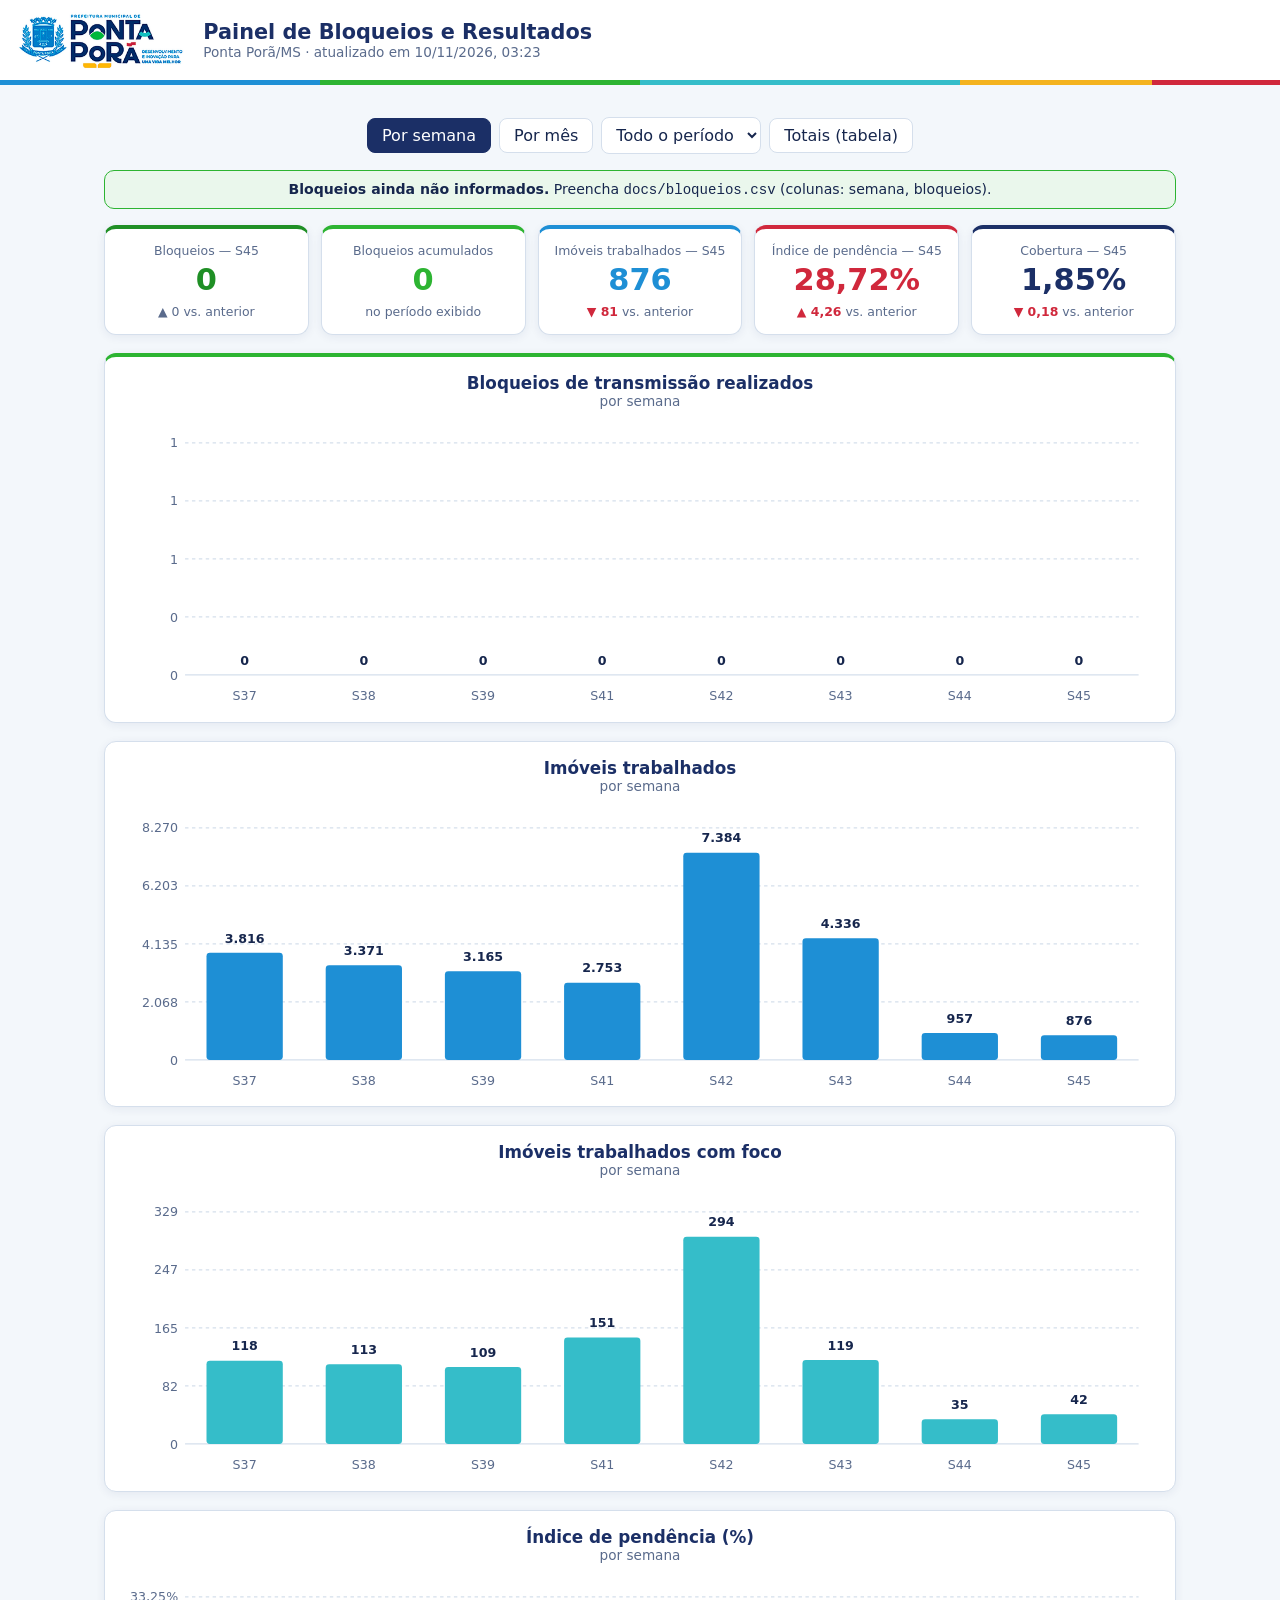
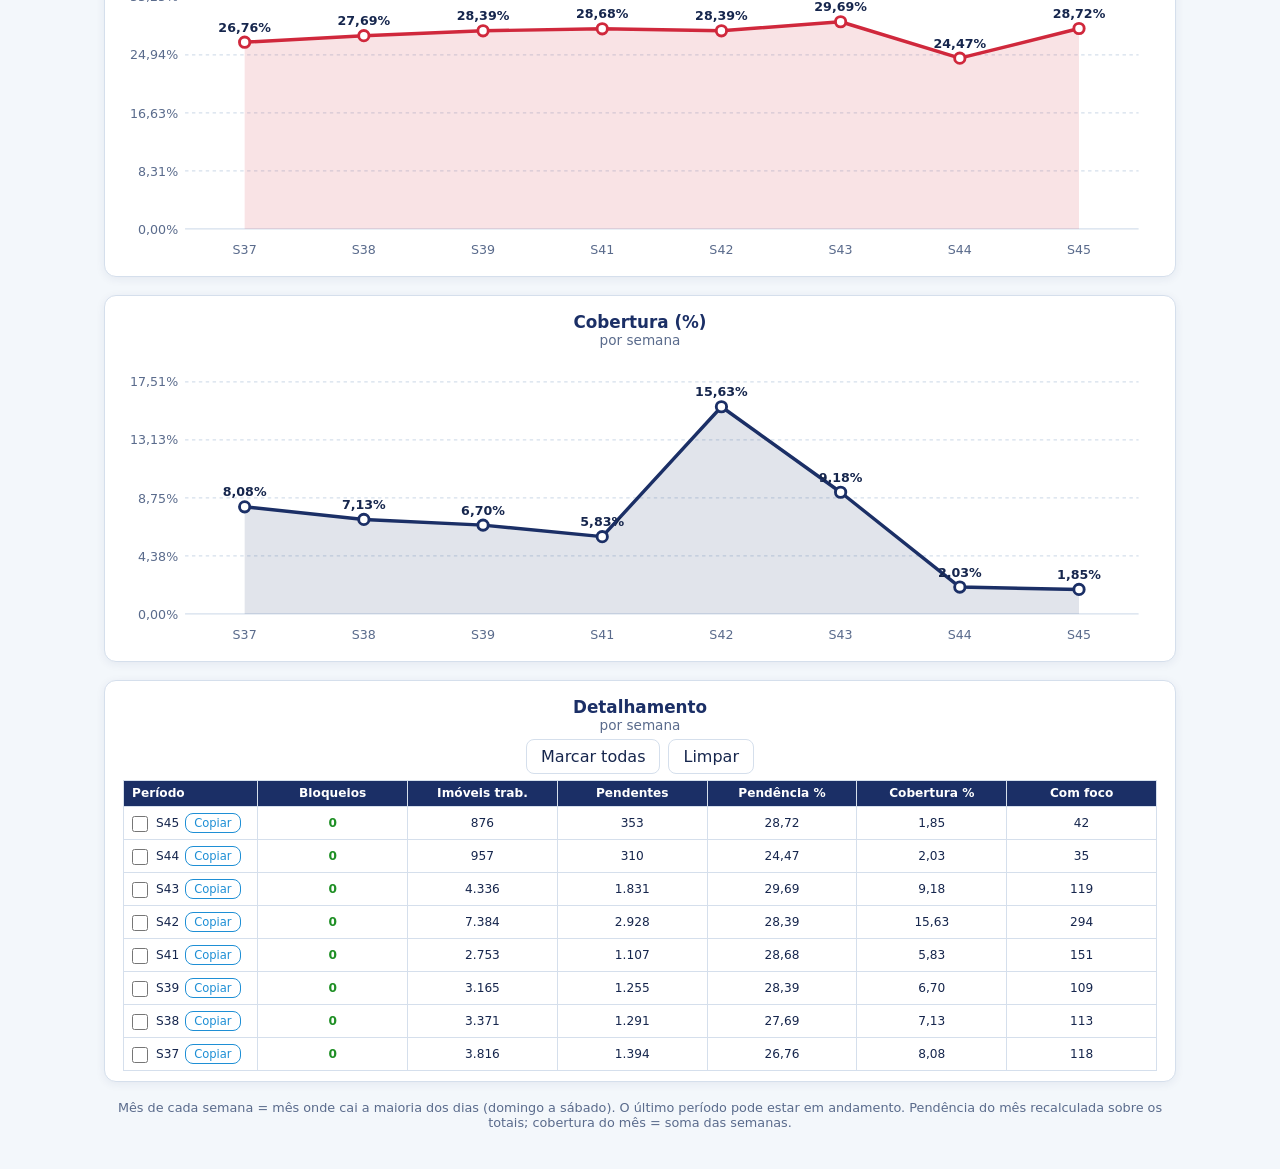
==== commit efd3c8d1: "Tabelas: seleção de várias linhas com checkbox e cópia em lote" ====
--- a/docs/dashboard.html
+++ b/docs/dashboard.html
@@ -40,7 +40,7 @@
 <div class="card"><h2>Imóveis trabalhados com foco</h2><div class="su sub"></div><div id="c-foco"></div></div>
 <div class="card"><h2>Índice de pendência (%)</h2><div class="su sub"></div><div id="c-pend"></div></div>
 <div class="card"><h2>Cobertura (%)</h2><div class="su sub"></div><div id="c-cob"></div></div>
-<div class="card"><h2>Detalhamento</h2><div class="su sub"></div><div id="tab"></div></div>
+<div class="card"><h2>Detalhamento</h2><div class="su sub"></div><div class="ctl" style="margin:6px 0"><button data-marcar="todas">Marcar todas</button><button data-marcar="limpar">Limpar</button></div><div id="tab"></div></div>
 <div class="nota" style="text-align:center">Mês de cada semana = mês onde cai a maioria dos dias (domingo a sábado). O último período pode estar em andamento.
 Pendência do mês recalculada sobre os totais; cobertura do mês = soma das semanas.</div>
 </main>
@@ -128,7 +128,7 @@
   const cab = ["Período", "Bloqueios", "Imóveis trab.", "Pendentes", "Pendência %", "Cobertura %", "Com foco"];
   const lin = [...P].reverse().map(p => {
     const v = [n0(p.bloq), n0(p.trab), n0(p.pend), n2(p.pd), n2(p.cob), n0(p.foco)];
-    return `<tr><td class="s"><span class="l">${p.r}</span><button class="cp" title="Copiar os valores desta linha">Copiar</button></td>` +
+    return `<tr><td class="s"><input type="checkbox" class="ck" aria-label="Selecionar linha"><span class="l">${p.r}</span><button class="cp" title="Copiar os valores desta linha">Copiar</button></td>` +
       v.map((x, i) => `<td class="v${i ? "" : " b"}" data-label="${cab[i + 1]}">${x}</td>`).join("") + "</tr>";
   }).join("");
   $("tab").innerHTML = `<table class="rt"><thead><tr>${cab.map(c => `<th>${c}</th>`).join("")}</tr></thead><tbody>${lin}</tbody></table>`;
--- a/docs/estilo.css
+++ b/docs/estilo.css
@@ -31,3 +31,5 @@
  table.rt td.s .cp{float:right;color:#fff;border-color:#fff}
  table.rt td.v::before{content:attr(data-label);display:block;font-size:.68rem;font-weight:400;color:var(--su)}
 }
+.ck{width:16px;height:16px;margin:0 8px 0 0;vertical-align:middle;accent-color:var(--ac);cursor:pointer}
+table.rt tr.marcada td:not(.s){background:#E4F1FB}
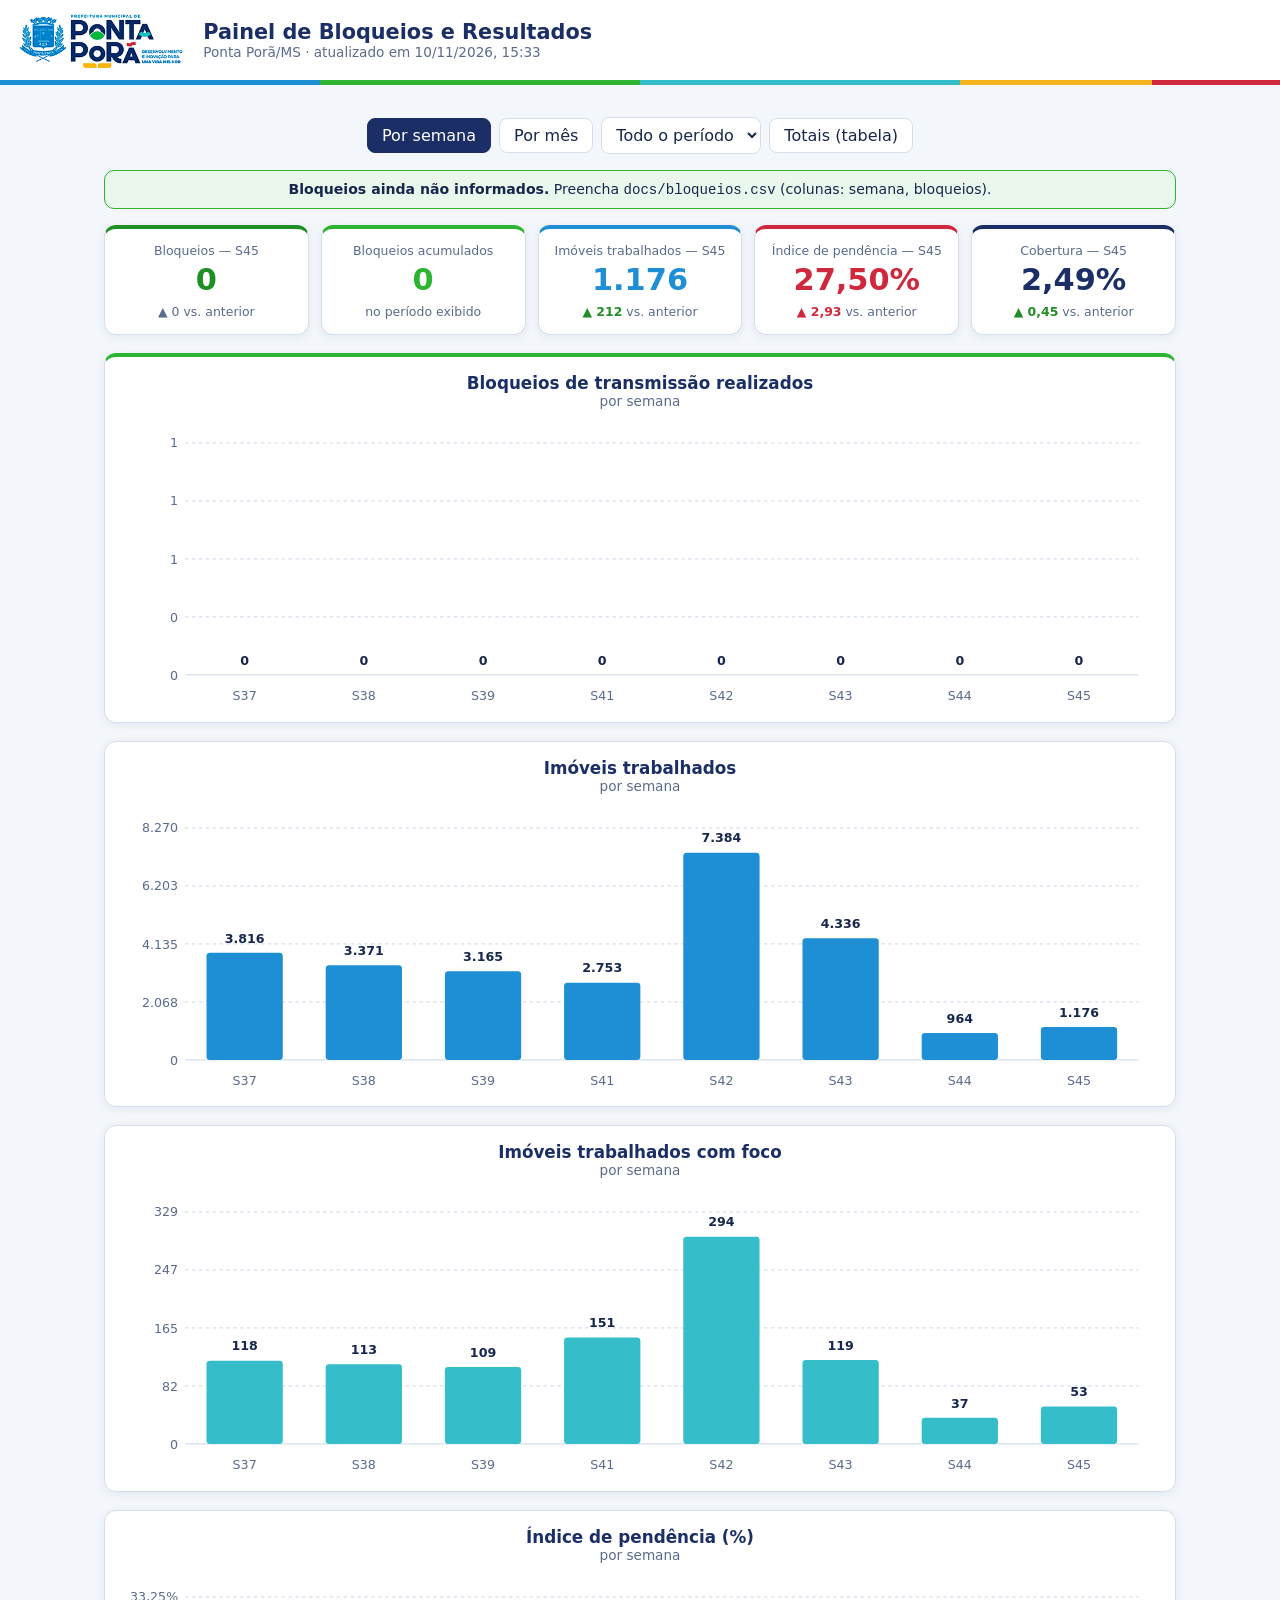
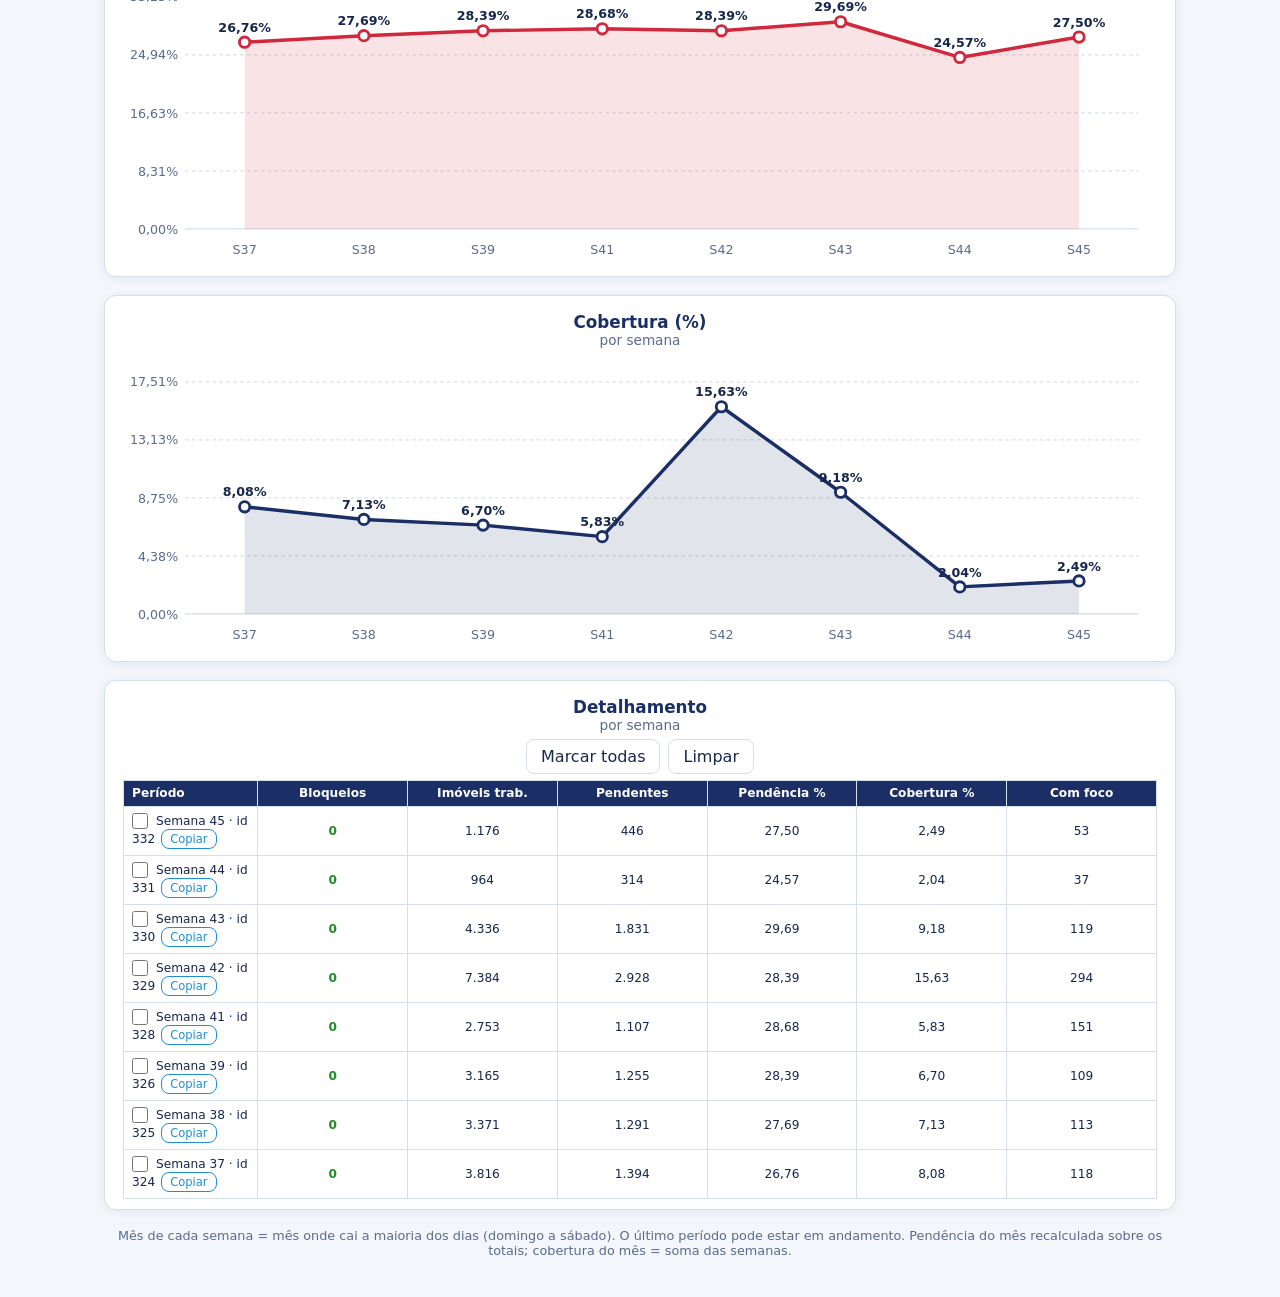
==== commit 277bf794: "Site: mostra o id da semana nas tabelas e nos gráficos" ====
--- a/docs/dashboard.html
+++ b/docs/dashboard.html
@@ -66,11 +66,12 @@
   const g = new Map();
   for (const s of S) {
     const {k, r} = chave(s), c = s.coordenada;
-    const o = g.get(k) || {r, trab: 0, pend: 0, bloq: 0, foco: 0, cob: 0};
-    o.trab += c[0]; o.pend += c[1]; o.cob += c[5]; o.foco += s.estadual[1]; o.bloq += (B[s.semana] || 0);
+    const o = g.get(k) || {r, trab: 0, pend: 0, bloq: 0, foco: 0, cob: 0, a: s.id_semana, sa: s.semana};
+    o.trab += c[0]; o.pend += c[1]; o.cob += c[5]; o.foco += s.estadual[1]; o.bloq += (B[s.semana] || 0); o.b = s.id_semana; o.sb = s.semana;
     g.set(k, o);
   }
-  const P = [...g.keys()].sort((a, b) => a - b).map(k => { const o = g.get(k); o.pd = pct(o.pend, o.trab + o.pend); return o; });
+  const P = [...g.keys()].sort((a, b) => a - b).map(k => { const o = g.get(k); o.pd = pct(o.pend, o.trab + o.pend);
+    o.det = o.a === o.b ? `Semana ${o.sa} · id ${o.a}` : `${o.r} · semanas ${o.sa}–${o.sb} (ids ${o.a}–${o.b})`; return o; });
   const n = +$("per").value;
   return n ? P.slice(-n) : P;
 }
@@ -94,7 +95,7 @@
   const passo = Math.ceil(n / 14);
   P.forEach((p, i) => {
     if (i % passo === 0) t += `<text x="${cx(i)}" y="${H - 10}" text-anchor="middle">${p.r}</text>`;
-    t += `<rect class="hit" x="${m.l + bw * i}" y="${m.t}" width="${bw}" height="${h}" data-t="${p.r}: ${fmt(p[campo])}"/>`;
+    t += `<rect class="hit" x="${m.l + bw * i}" y="${m.t}" width="${bw}" height="${h}" data-t="${p.det}: ${fmt(p[campo])}"/>`;
   });
   $(id).innerHTML = `<svg viewBox="0 0 ${W} ${H}" role="img">${t}</svg>`;
 }
@@ -128,7 +129,7 @@
   const cab = ["Período", "Bloqueios", "Imóveis trab.", "Pendentes", "Pendência %", "Cobertura %", "Com foco"];
   const lin = [...P].reverse().map(p => {
     const v = [n0(p.bloq), n0(p.trab), n0(p.pend), n2(p.pd), n2(p.cob), n0(p.foco)];
-    return `<tr><td class="s"><input type="checkbox" class="ck" aria-label="Selecionar linha"><span class="l">${p.r}</span><button class="cp" title="Copiar os valores desta linha">Copiar</button></td>` +
+    return `<tr><td class="s"><input type="checkbox" class="ck" aria-label="Selecionar linha"><span class="l">${p.det}</span><button class="cp" title="Copiar os valores desta linha">Copiar</button></td>` +
       v.map((x, i) => `<td class="v${i ? "" : " b"}" data-label="${cab[i + 1]}">${x}</td>`).join("") + "</tr>";
   }).join("");
   $("tab").innerHTML = `<table class="rt"><thead><tr>${cab.map(c => `<th>${c}</th>`).join("")}</tr></thead><tbody>${lin}</tbody></table>`;
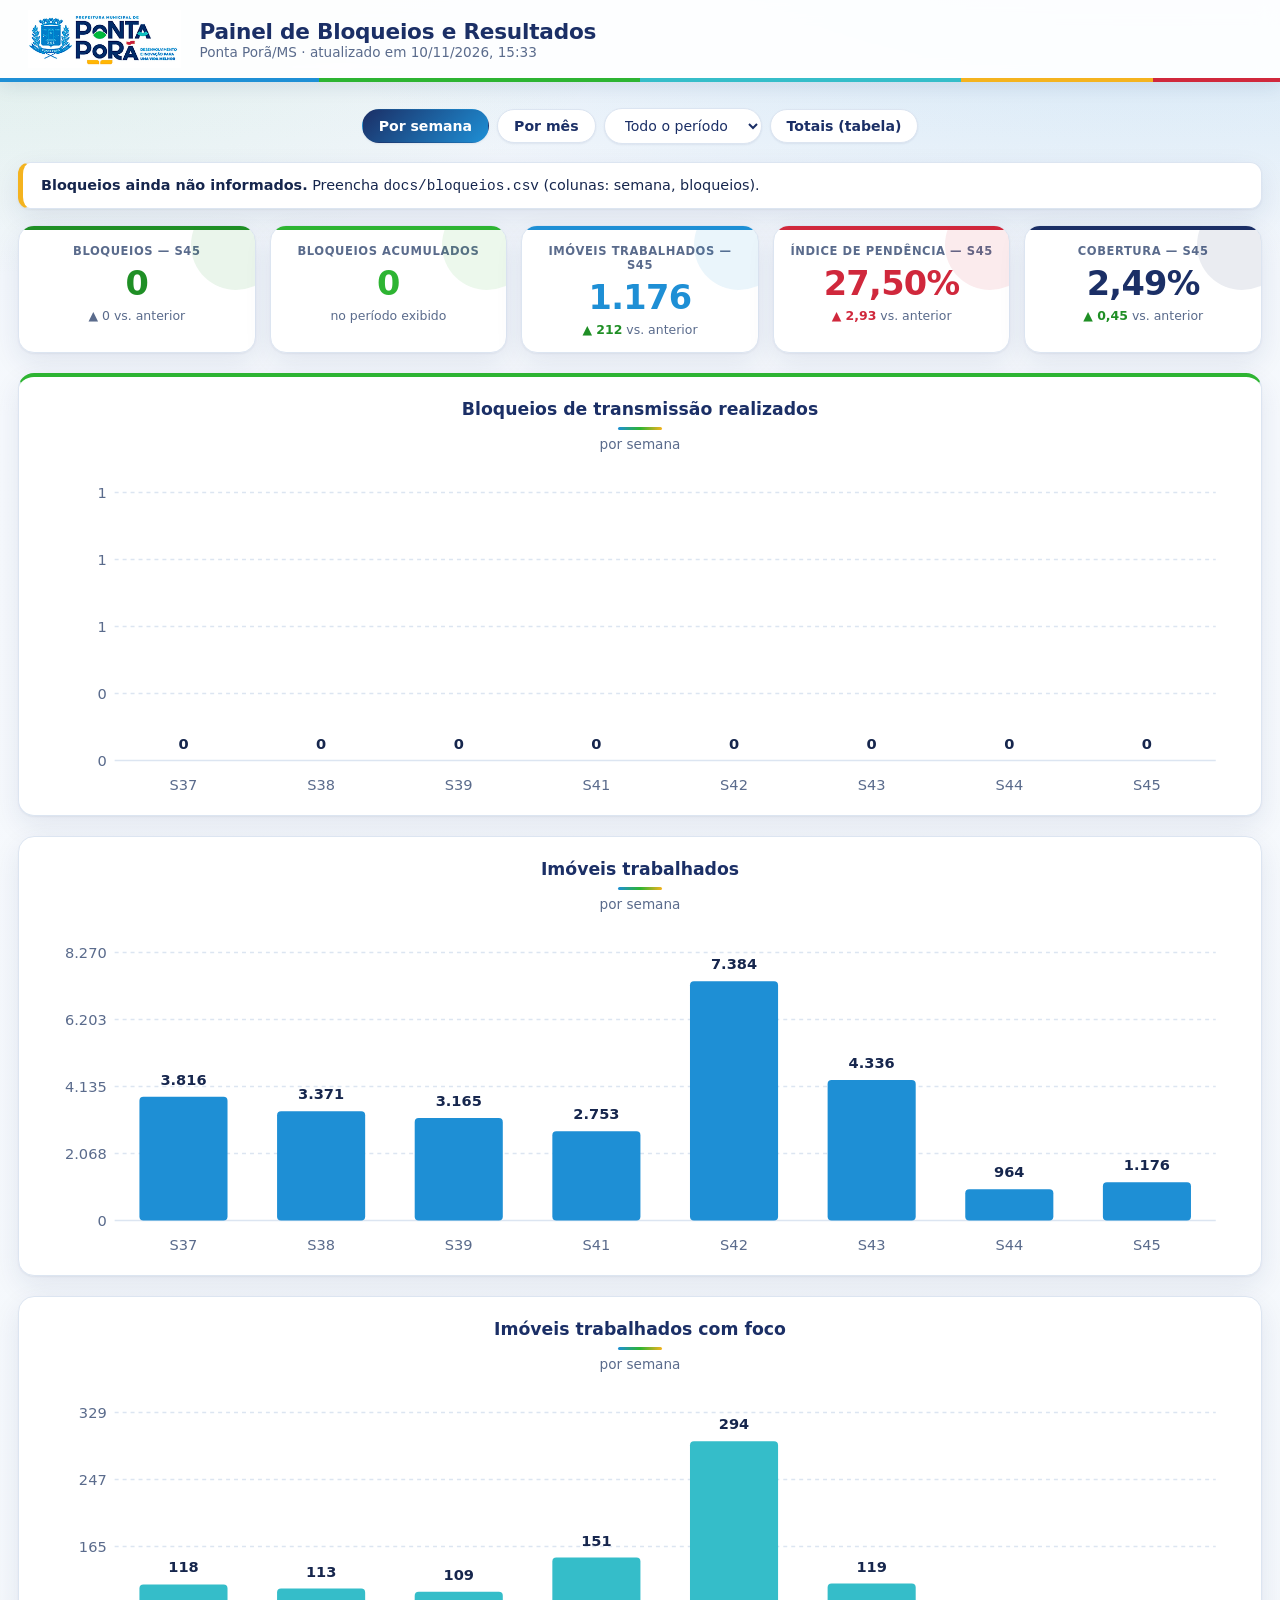
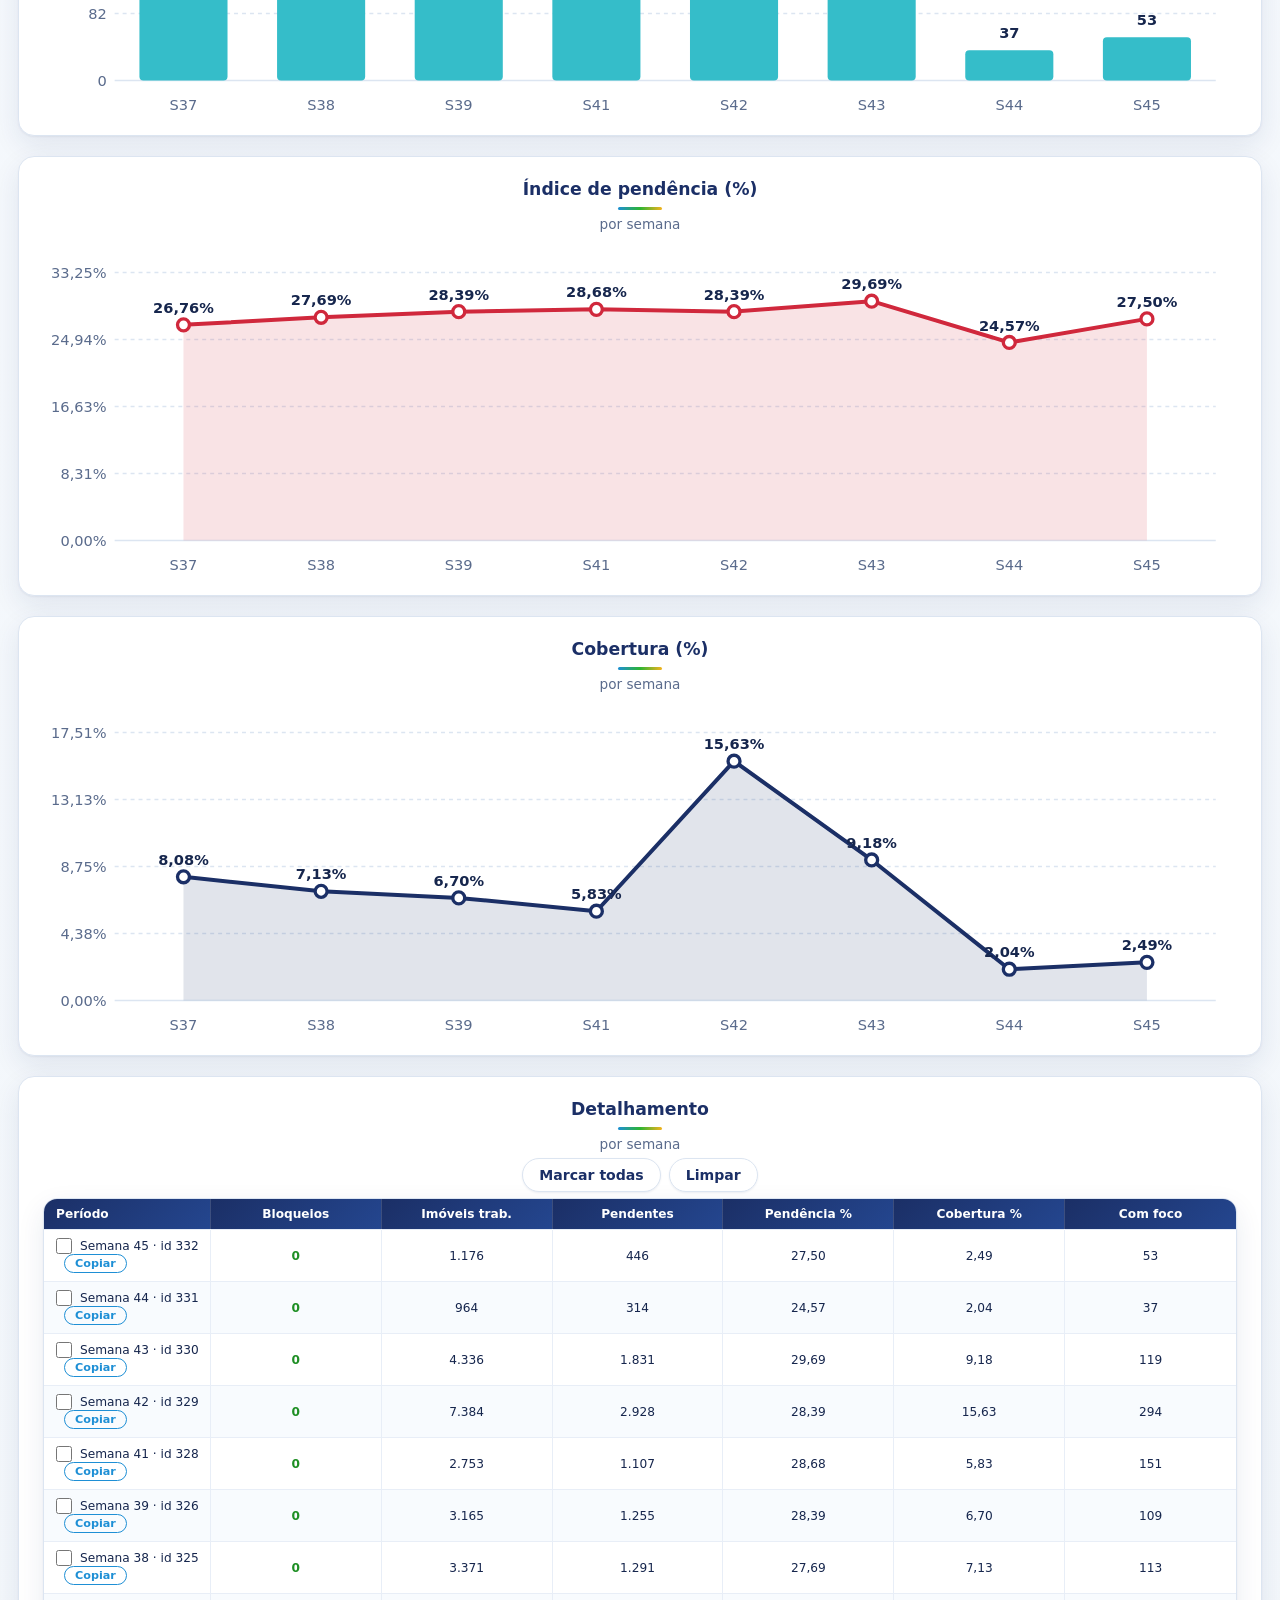
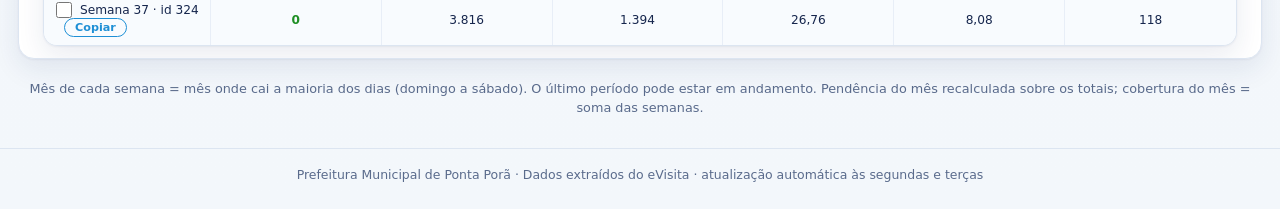
==== commit c411ca02: "Site: visual premium (cabeçalho fixo, cartões, tabela refinada, animações, rodapé)" ====
--- a/docs/dashboard.html
+++ b/docs/dashboard.html
@@ -6,23 +6,6 @@
 <title>Painel de Bloqueios — eVisita Ponta Porã</title>
 <link rel="icon" href="logo.png">
 <link rel="stylesheet" href="estilo.css">
-<style>
-main{max-width:1100px}
-.ctl{display:flex;flex-wrap:wrap;gap:8px;justify-content:center;align-items:center;margin:16px 0}
-select{font:inherit;padding:7px 10px;border:1px solid var(--bd);border-radius:8px;background:var(--card);color:var(--tx)}
-.kpis{display:grid;grid-template-columns:repeat(auto-fit,minmax(185px,1fr));gap:12px;margin-bottom:18px}
-.k,.card{background:var(--card);border:1px solid var(--bd);border-radius:12px;box-shadow:0 2px 10px rgba(27,47,102,.07);text-align:center}
-.k{border-top:4px solid var(--c);padding:14px 10px}.k small{display:block;color:var(--su);font-size:.78rem}
-.k b{display:block;font-size:1.9rem;color:var(--c);margin:4px 0}.k i{font-style:normal;font-size:.78rem;color:var(--su)}
-.up{color:#1F8F25;font-weight:600}.dn{color:var(--verm);font-weight:600}
-.card{padding:16px 18px 10px;margin:0 auto 18px}.card h2{margin:0;font-size:1.05rem;color:var(--navy)}
-.card .su{margin-bottom:4px}.card.d{border-top:4px solid var(--verde)}
-svg{width:100%;height:auto;display:block}svg text{fill:var(--su);font-size:11px}
-.grow{transform-box:fill-box;transform-origin:50% 100%;animation:g .6s ease-out}@keyframes g{from{transform:scaleY(0)}}
-.hit{fill:transparent}.hit:hover{fill:rgba(30,143,213,.12)}
-#tip{position:fixed;display:none;pointer-events:none;background:var(--navy);color:#fff;padding:6px 10px;border-radius:8px;font-size:.8rem;z-index:9;white-space:nowrap}
-.aviso{background:var(--hl);border:1px solid var(--verde);border-radius:10px;padding:10px 14px;margin-bottom:16px;font-size:.88rem;text-align:center}
-</style>
 </head>
 <body>
 <header class="topo"><img src="logo.png" alt="Prefeitura Municipal de Ponta Porã"><div><h1>Painel de Bloqueios e Resultados</h1><div class="su" id="sub">Carregando…</div></div></header>
@@ -44,6 +27,7 @@
 <div class="nota" style="text-align:center">Mês de cada semana = mês onde cai a maioria dos dias (domingo a sábado). O último período pode estar em andamento.
 Pendência do mês recalculada sobre os totais; cobertura do mês = soma das semanas.</div>
 </main>
+<footer class="rodape">Prefeitura Municipal de Ponta Porã · Dados extraídos do eVisita · atualização automática às segundas e terças</footer>
 <div id="tip"></div>
 <script src="comum.js"></script>
 <script>
--- a/docs/estilo.css
+++ b/docs/estilo.css
@@ -1,35 +1,68 @@
-/* Cores do logo da Prefeitura de Ponta Porã */
-:root{color-scheme:light;--navy:#1B2F66;--ac:#1E8FD5;--verde:#2DB432;--turq:#35BDC9;--verm:#D0283C;--amar:#F4B31F;
---bg:#F3F7FB;--card:#fff;--tx:#16264D;--su:#5A6B8C;--bd:#D5DFEC;--az:#1B2F66;--bl:#1F8F25;--hl:#EAF7EC}
+/* Visual premium — cores do logo da Prefeitura de Ponta Porã */
+:root{color-scheme:light;--navy:#1B2F66;--navy2:#24468F;--ac:#1E8FD5;--verde:#2DB432;--turq:#35BDC9;--verm:#D0283C;--amar:#F4B31F;
+--bg:#F3F7FB;--card:#fff;--tx:#16264D;--su:#5A6B8C;--bd:#DCE5F1;--az:#1B2F66;--bl:#1F8F25;--hl:#EAF7EC;
+--sombra:0 1px 2px rgba(27,47,102,.06),0 10px 28px rgba(27,47,102,.09)}
 *{box-sizing:border-box}
-body{margin:0;background:var(--bg);color:var(--tx);font-family:"Segoe UI",system-ui,Arial,sans-serif}
-main{max-width:1500px;margin:0 auto;padding:16px 14px 40px}
-.topo{background:#fff;display:flex;align-items:center;gap:16px;padding:8px 18px;color:#1B2F66}
-.topo img{height:64px;width:auto}.topo h1{font-size:1.3rem;margin:0;color:#1B2F66}.topo .su{color:#5A6B8C}
-.faixa{height:5px;background:linear-gradient(90deg,#1E8FD5 0 25%,#2DB432 25% 50%,#35BDC9 50% 75%,#F4B31F 75% 90%,#D0283C 90%)}
-.su{color:var(--su);font-size:.85rem}
-.bar{display:flex;flex-wrap:wrap;gap:8px;align-items:center;margin:12px 0}.bar .sp{flex:1}
-button{font:inherit;cursor:pointer;border:1px solid var(--bd);background:var(--card);color:var(--tx);padding:7px 14px;border-radius:8px}
-button:hover{border-color:var(--ac)}button[aria-selected=true],button[aria-pressed=true]{background:var(--az);border-color:var(--az);color:#fff}
+body{margin:0;color:var(--tx);font-family:"Segoe UI Variable","Segoe UI",Inter,system-ui,-apple-system,Roboto,Arial,sans-serif;
+ background:radial-gradient(900px 320px at 90% -60px,rgba(30,143,213,.16),transparent),radial-gradient(700px 280px at -5% 0,rgba(45,180,50,.09),transparent),linear-gradient(180deg,#EDF3FA,#F6F9FD 420px,#F3F7FB)}
+main{max-width:1500px;margin:0 auto;padding:22px 18px 30px}
+.topo{position:sticky;top:0;z-index:20;display:flex;align-items:center;gap:18px;padding:10px 28px;background:rgba(255,255,255,.92);
+ backdrop-filter:blur(10px);box-shadow:0 4px 18px rgba(27,47,102,.10);border-bottom:4px solid;
+ border-image:linear-gradient(90deg,#1E8FD5 0 25%,#2DB432 25% 50%,#35BDC9 50% 75%,#F4B31F 75% 90%,#D0283C 90%) 1}
+.topo img{height:58px;width:auto}.topo h1{margin:0;font-size:1.35rem;font-weight:750;letter-spacing:-.01em;color:var(--navy)}
+.faixa{display:none}.su{color:var(--su);font-size:.85rem}
 a{color:inherit;text-decoration:none}
-.cp{padding:2px 8px;font-size:.72rem;margin-left:6px;border-color:var(--ac);color:var(--ac);background:transparent}
-.cp:hover{background:var(--ac);color:#fff}
-.erro{padding:16px;border:1px solid var(--bd);border-radius:10px;background:var(--card)}
-.nota{color:var(--su);font-size:.8rem;margin-top:10px}
-/* tabela sem barra de rolagem: colunas se comprimem; em telas menores vira cartões */
-table.rt{width:100%;table-layout:fixed;border-collapse:collapse;font-size:clamp(.58rem,.95vw,.82rem);background:var(--card)}
-table.rt th,table.rt td{border:1px solid var(--bd);padding:6px 3px;text-align:center;white-space:normal;overflow-wrap:anywhere}
-table.rt th{background:var(--az);color:#fff;font-weight:600;line-height:1.15}
-table.rt th:first-child,table.rt td.s{width:13%;text-align:left;padding-left:8px}
-table.rt tr.atual td{background:var(--hl);font-weight:600}
-table.rt td.b{font-weight:700;color:var(--bl)}
+.bar,.ctl{display:flex;flex-wrap:wrap;gap:8px;align-items:center;margin:4px 0 18px}.ctl{justify-content:center}.bar .sp{flex:1}
+button,select{font:inherit;font-weight:600;font-size:.88rem;cursor:pointer;border:1px solid var(--bd);background:#fff;color:var(--navy);padding:8px 16px;border-radius:999px;
+ box-shadow:0 1px 2px rgba(27,47,102,.08);transition:transform .15s,box-shadow .15s,background .15s,border-color .15s}
+button:hover{transform:translateY(-1px);box-shadow:0 4px 12px rgba(27,47,102,.14);border-color:var(--ac)}
+button:focus-visible,select:focus-visible,.ck:focus-visible{outline:3px solid rgba(30,143,213,.45);outline-offset:2px}
+button[aria-selected=true],button[aria-pressed=true]{background:linear-gradient(135deg,var(--navy),var(--ac));border-color:transparent;color:#fff}
+select{font-weight:500}
+.cp{padding:2px 10px;font-size:.7rem;margin-left:8px;border-color:var(--ac);color:var(--ac);box-shadow:none;background:transparent}
+.cp:hover{background:var(--ac);color:#fff;transform:none;box-shadow:none}
+.erro,.aviso{padding:14px 18px;border:1px solid var(--bd);border-left:5px solid var(--amar);border-radius:12px;background:#fff;box-shadow:var(--sombra);margin-bottom:16px;font-size:.9rem}
+.nota{color:var(--su);font-size:.8rem;margin-top:14px;line-height:1.5}
+.rodape{text-align:center;color:var(--su);font-size:.78rem;padding:18px 12px 28px;border-top:1px solid var(--bd);max-width:1500px;margin:0 auto}
+/* cartões, indicadores e gráficos */
+.kpis{display:grid;grid-template-columns:repeat(auto-fit,minmax(190px,1fr));gap:14px;margin-bottom:20px}
+.k,.card{position:relative;background:var(--card);border:1px solid var(--bd);border-radius:16px;box-shadow:var(--sombra);text-align:center;overflow:hidden;animation:subir .5s ease both}
+.k{padding:18px 12px 14px}.k::before{content:"";position:absolute;inset:0 0 auto;height:4px;background:var(--c)}
+.k::after{content:"";position:absolute;right:-26px;top:-26px;width:90px;height:90px;border-radius:50%;background:var(--c);opacity:.09}
+.k small{display:block;color:var(--su);font-size:.72rem;font-weight:600;text-transform:uppercase;letter-spacing:.05em}
+.k b{display:block;font-size:2.1rem;font-weight:800;color:var(--c);margin:6px 0 2px;font-variant-numeric:tabular-nums;letter-spacing:-.02em}
+.k i{font-style:normal;font-size:.78rem;color:var(--su)}.up{color:#1F8F25;font-weight:700}.dn{color:var(--verm);font-weight:700}
+.kpis>:nth-child(2){animation-delay:.05s}.kpis>:nth-child(3){animation-delay:.1s}.kpis>:nth-child(4){animation-delay:.15s}.kpis>:nth-child(5){animation-delay:.2s}
+.card{padding:22px 24px 12px;margin:0 auto 20px;transition:transform .2s,box-shadow .2s}
+.card:hover{transform:translateY(-2px);box-shadow:0 2px 4px rgba(27,47,102,.07),0 16px 36px rgba(27,47,102,.13)}
+.card h2{margin:0;font-size:1.08rem;font-weight:750;color:var(--navy)}
+.card h2::after{content:"";display:block;width:44px;height:3px;border-radius:3px;margin:8px auto 6px;background:linear-gradient(90deg,var(--ac),var(--verde),var(--amar))}
+.card.d{border-top:4px solid var(--verde)}.card .su{margin-bottom:6px}
+svg{width:100%;height:auto;display:block}svg text{fill:var(--su);font-size:11px;font-variant-numeric:tabular-nums}
+.grow{transform-box:fill-box;transform-origin:50% 100%;animation:g .7s cubic-bezier(.2,.8,.2,1)}
+@keyframes g{from{transform:scaleY(0)}}@keyframes subir{from{opacity:0;transform:translateY(10px)}}
+.hit{fill:transparent}.hit:hover{fill:rgba(30,143,213,.12)}
+#tip{position:fixed;display:none;pointer-events:none;z-index:30;white-space:nowrap;padding:7px 12px;border-radius:10px;font-size:.8rem;font-weight:600;color:#fff;
+ background:linear-gradient(135deg,var(--navy),var(--navy2));box-shadow:0 8px 20px rgba(27,47,102,.3)}
+/* tabela: sem rolagem lateral (colunas se comprimem; em telas menores vira cartões) */
+table.rt{width:100%;table-layout:fixed;border-collapse:separate;border-spacing:0;border:1px solid var(--bd);border-radius:14px;overflow:hidden;
+ box-shadow:var(--sombra);font-size:clamp(.58rem,.95vw,.82rem);background:#fff;font-variant-numeric:tabular-nums}
+table.rt th,table.rt td{padding:8px 4px;text-align:center;white-space:normal;overflow-wrap:anywhere;border-right:1px solid #E8EEF7;border-bottom:1px solid #E8EEF7}
+table.rt th:last-child,table.rt td:last-child{border-right:0}table.rt tbody tr:last-child td{border-bottom:0}
+table.rt th{background:linear-gradient(135deg,var(--navy),var(--navy2));color:#fff;font-weight:650;line-height:1.2;border-right-color:rgba(255,255,255,.15)}
+table.rt th:first-child,table.rt td.s{width:14%;text-align:left;padding-left:12px}
+table.rt tbody tr:nth-child(even) td{background:#F8FBFE}table.rt tbody tr:hover td{background:#EAF4FD}
+table.rt tr.atual td{background:var(--hl);font-weight:650}table.rt tr.atual td.s{box-shadow:inset 4px 0 0 var(--verde)}
+table.rt tr.marcada td{background:#DCEEFB}table.rt td.b{font-weight:800;color:var(--bl)}
+.ck{width:16px;height:16px;margin:0 8px 0 0;vertical-align:middle;accent-color:var(--ac);cursor:pointer}
 @media(max-width:1100px){
- table.rt,table.rt tbody{display:block}table.rt thead{display:none}
- table.rt tr{display:grid;grid-template-columns:repeat(auto-fill,minmax(135px,1fr));border:1px solid var(--bd);border-radius:10px;margin-bottom:10px;overflow:hidden}
- table.rt td{border:0;border-bottom:1px solid var(--bd);width:auto!important;text-align:left;padding:6px 10px;font-size:.88rem}
- table.rt td.s{grid-column:1/-1;background:var(--az);color:#fff;font-weight:700}
+ .topo{padding:8px 14px}.topo img{height:46px}.topo h1{font-size:1.05rem}
+ table.rt,table.rt tbody{display:block;border:0;box-shadow:none;background:transparent}table.rt thead{display:none}
+ table.rt tr{display:grid;grid-template-columns:repeat(auto-fill,minmax(135px,1fr));background:#fff;border:1px solid var(--bd);border-radius:14px;margin-bottom:12px;overflow:hidden;box-shadow:var(--sombra)}
+ table.rt td{border:0;border-bottom:1px solid #E8EEF7;width:auto!important;text-align:left;padding:8px 12px;font-size:.88rem;background:transparent!important}
+ table.rt td.s{grid-column:1/-1;background:linear-gradient(135deg,var(--navy),var(--navy2))!important;color:#fff;font-weight:700;box-shadow:none!important}
  table.rt td.s .cp{float:right;color:#fff;border-color:#fff}
- table.rt td.v::before{content:attr(data-label);display:block;font-size:.68rem;font-weight:400;color:var(--su)}
+ table.rt td.v::before{content:attr(data-label);display:block;font-size:.66rem;font-weight:500;color:var(--su);text-transform:uppercase;letter-spacing:.04em}
+ table.rt tr.marcada{border-color:var(--ac);box-shadow:0 0 0 2px rgba(30,143,213,.35)}
 }
-.ck{width:16px;height:16px;margin:0 8px 0 0;vertical-align:middle;accent-color:var(--ac);cursor:pointer}
-table.rt tr.marcada td:not(.s){background:#E4F1FB}
+@media(prefers-reduced-motion:reduce){*{animation:none!important;transition:none!important}}
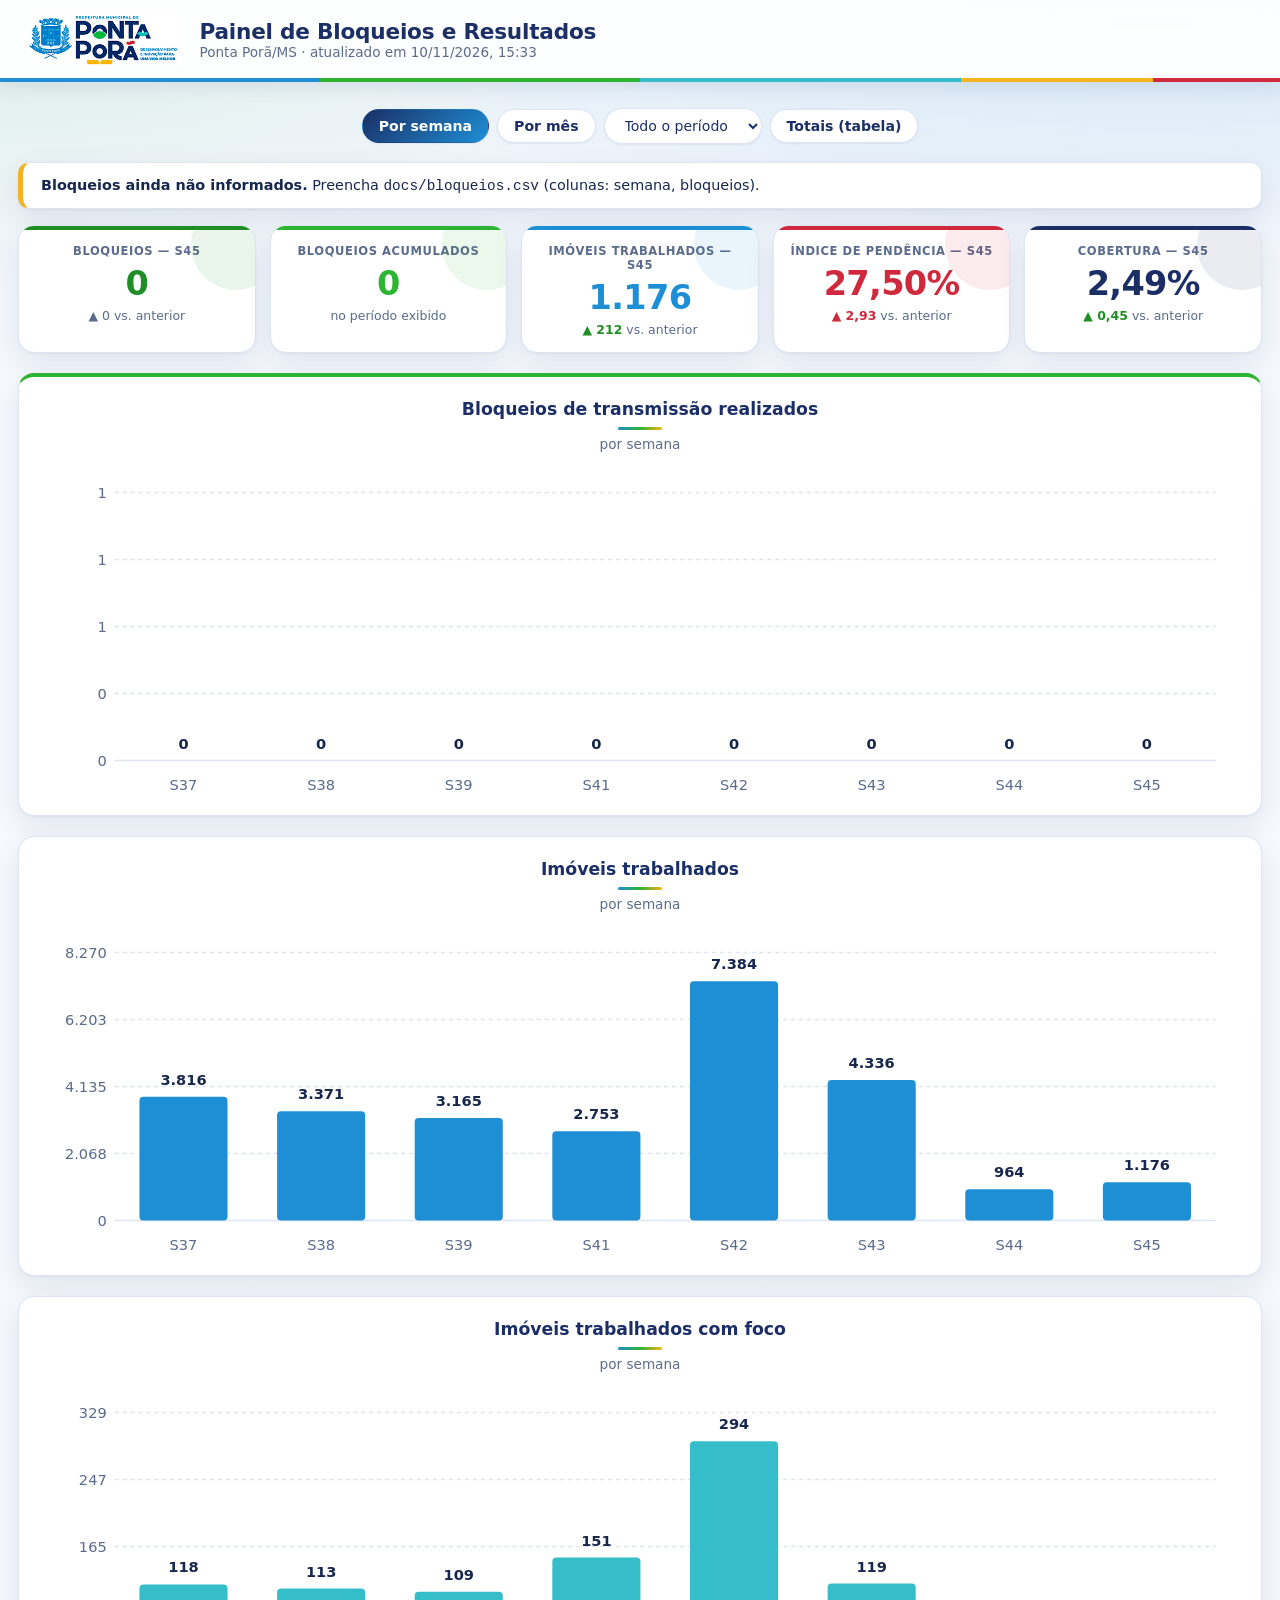
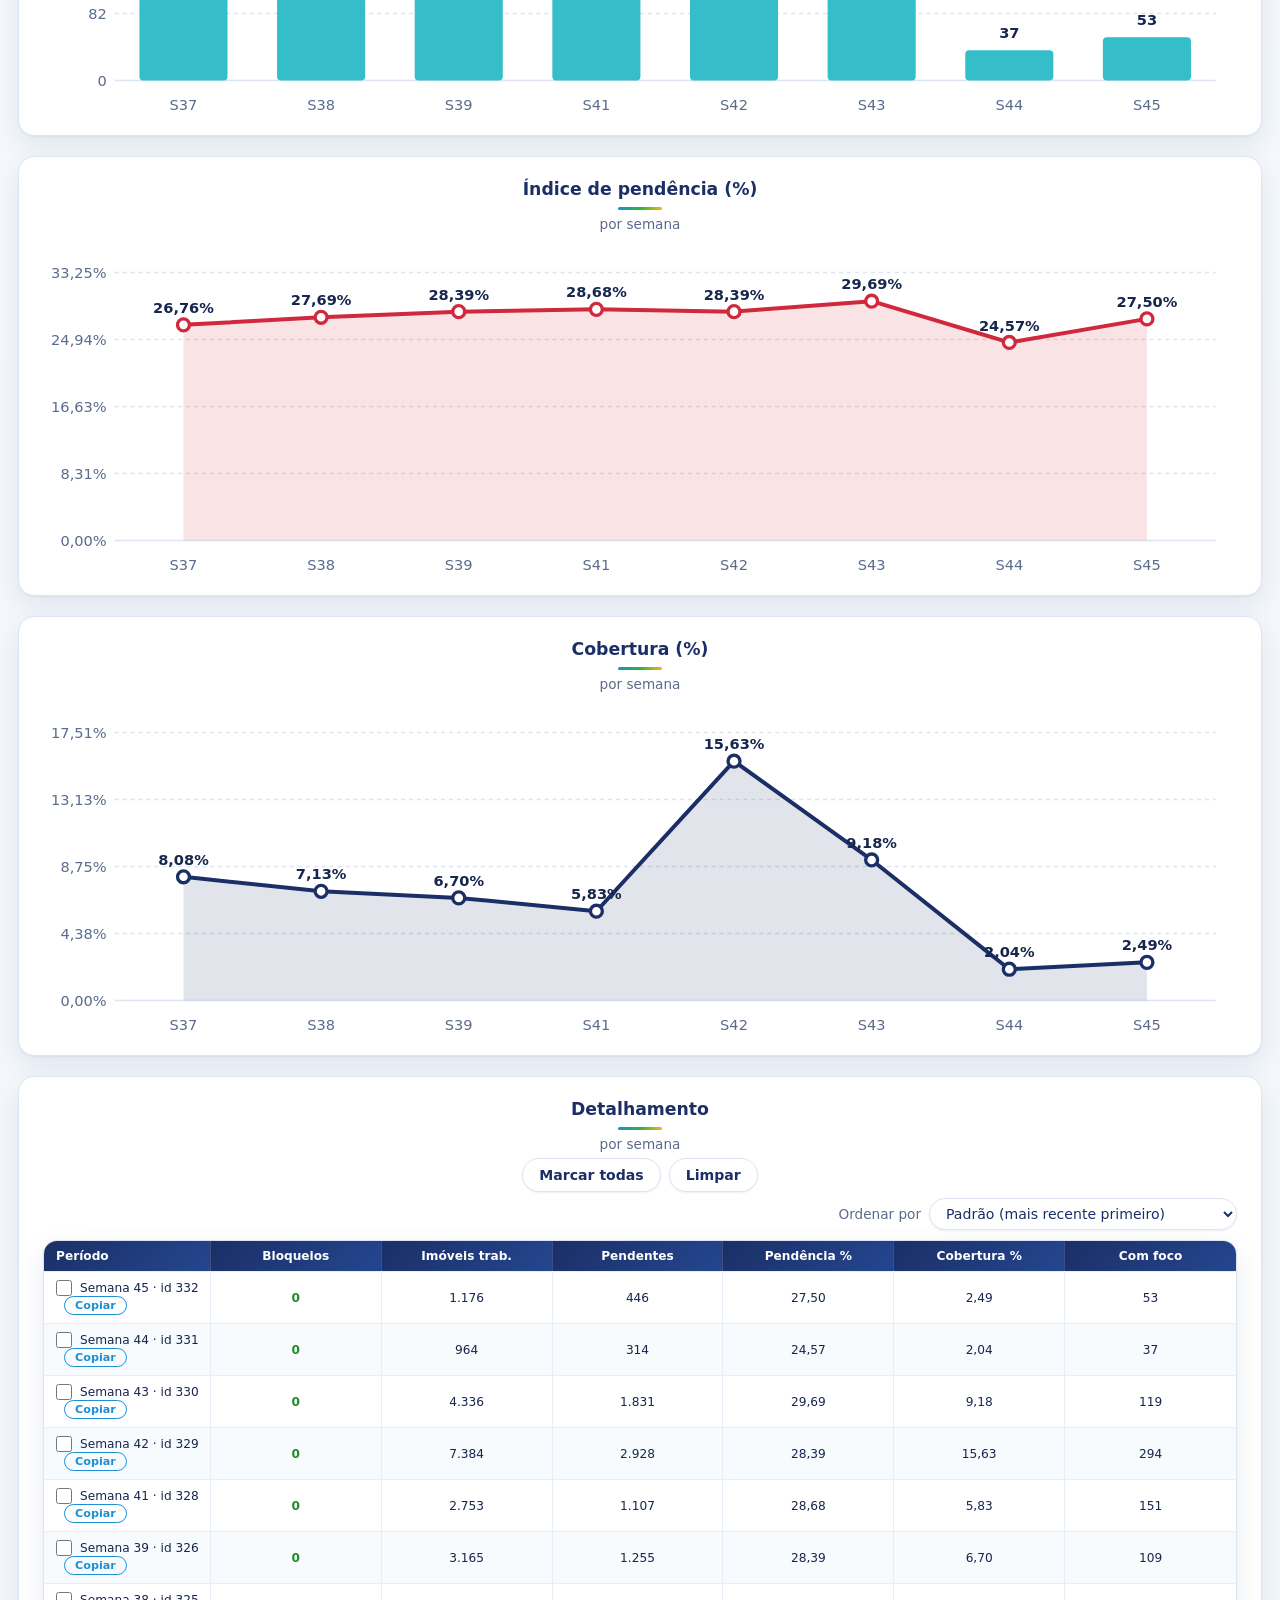
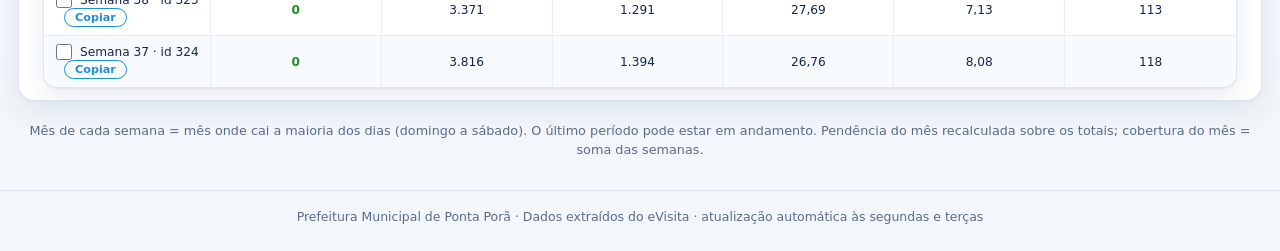
==== commit e08ca2a1: "Tabelas: ordenação A-Z / Z-A por coluna" ====
--- a/docs/dashboard.html
+++ b/docs/dashboard.html
@@ -113,10 +113,11 @@
   const cab = ["Período", "Bloqueios", "Imóveis trab.", "Pendentes", "Pendência %", "Cobertura %", "Com foco"];
   const lin = [...P].reverse().map(p => {
     const v = [n0(p.bloq), n0(p.trab), n0(p.pend), n2(p.pd), n2(p.cob), n0(p.foco)];
-    return `<tr><td class="s"><input type="checkbox" class="ck" aria-label="Selecionar linha"><span class="l">${p.det}</span><button class="cp" title="Copiar os valores desta linha">Copiar</button></td>` +
+    return `<tr><td class="s" data-o="${p.a}"><input type="checkbox" class="ck" aria-label="Selecionar linha"><span class="l">${p.det}</span><button class="cp" title="Copiar os valores desta linha">Copiar</button></td>` +
       v.map((x, i) => `<td class="v${i ? "" : " b"}" data-label="${cab[i + 1]}">${x}</td>`).join("") + "</tr>";
   }).join("");
   $("tab").innerHTML = `<table class="rt"><thead><tr>${cab.map(c => `<th>${c}</th>`).join("")}</tr></thead><tbody>${lin}</tbody></table>`;
+  montarOrdenacao($("tab").querySelector("table"));
   $("bs").setAttribute("aria-pressed", modo === "semana");
   $("bm").setAttribute("aria-pressed", modo === "mes");
 }
--- a/docs/estilo.css
+++ b/docs/estilo.css
@@ -66,3 +66,9 @@
  table.rt tr.marcada{border-color:var(--ac);box-shadow:0 0 0 2px rgba(30,143,213,.35)}
 }
 @media(prefers-reduced-motion:reduce){*{animation:none!important;transition:none!important}}
+/* ordenação por coluna */
+table.rt th{cursor:pointer;user-select:none}table.rt th:hover{filter:brightness(1.18)}
+table.rt th[data-dir=asc]::after{content:" ▲";font-size:.7em}table.rt th[data-dir=desc]::after{content:" ▼";font-size:.7em}
+.ordbar{display:flex;justify-content:flex-end;margin:0 0 10px;font-size:.85rem;color:var(--su)}
+.ordbar label{display:flex;align-items:center;gap:8px}.ordbar select{max-width:100%;padding:6px 12px}
+@media(max-width:1100px){.ordbar{justify-content:stretch}.ordbar label{width:100%}.ordbar select{flex:1}}
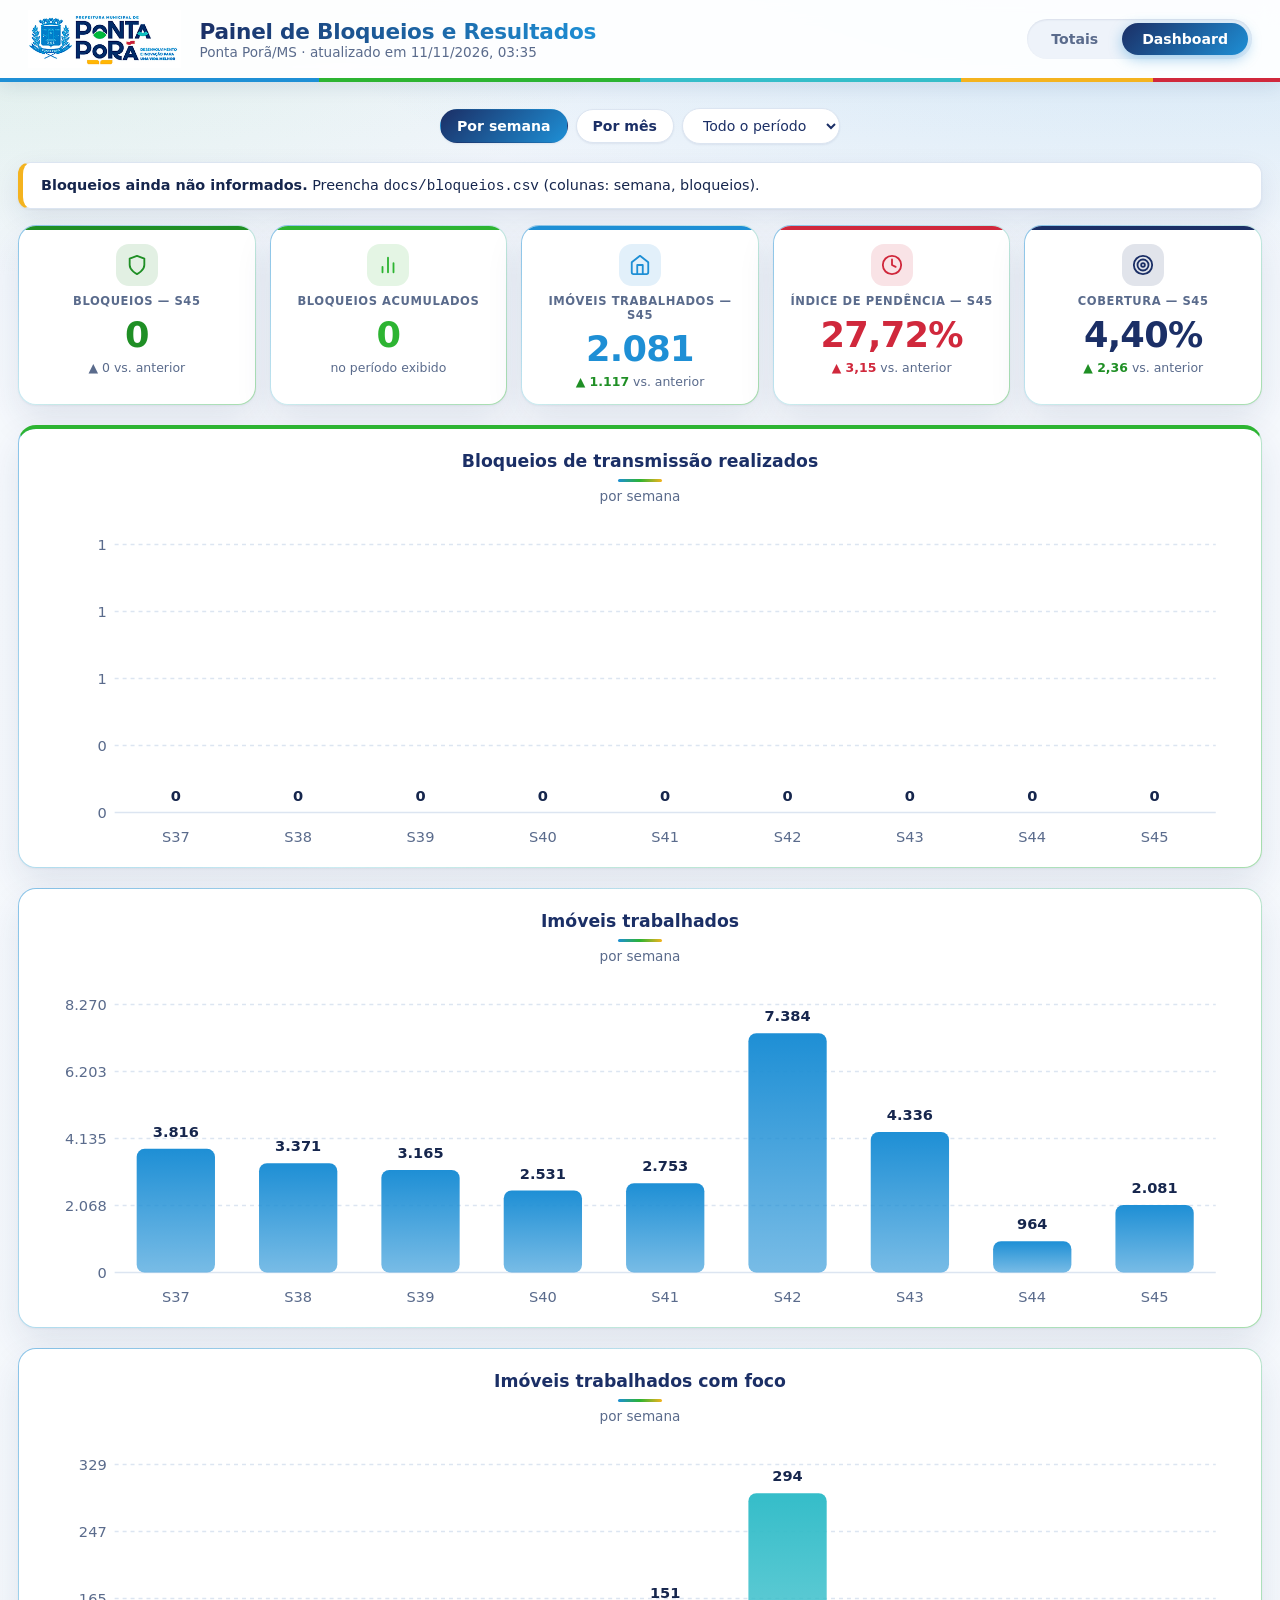
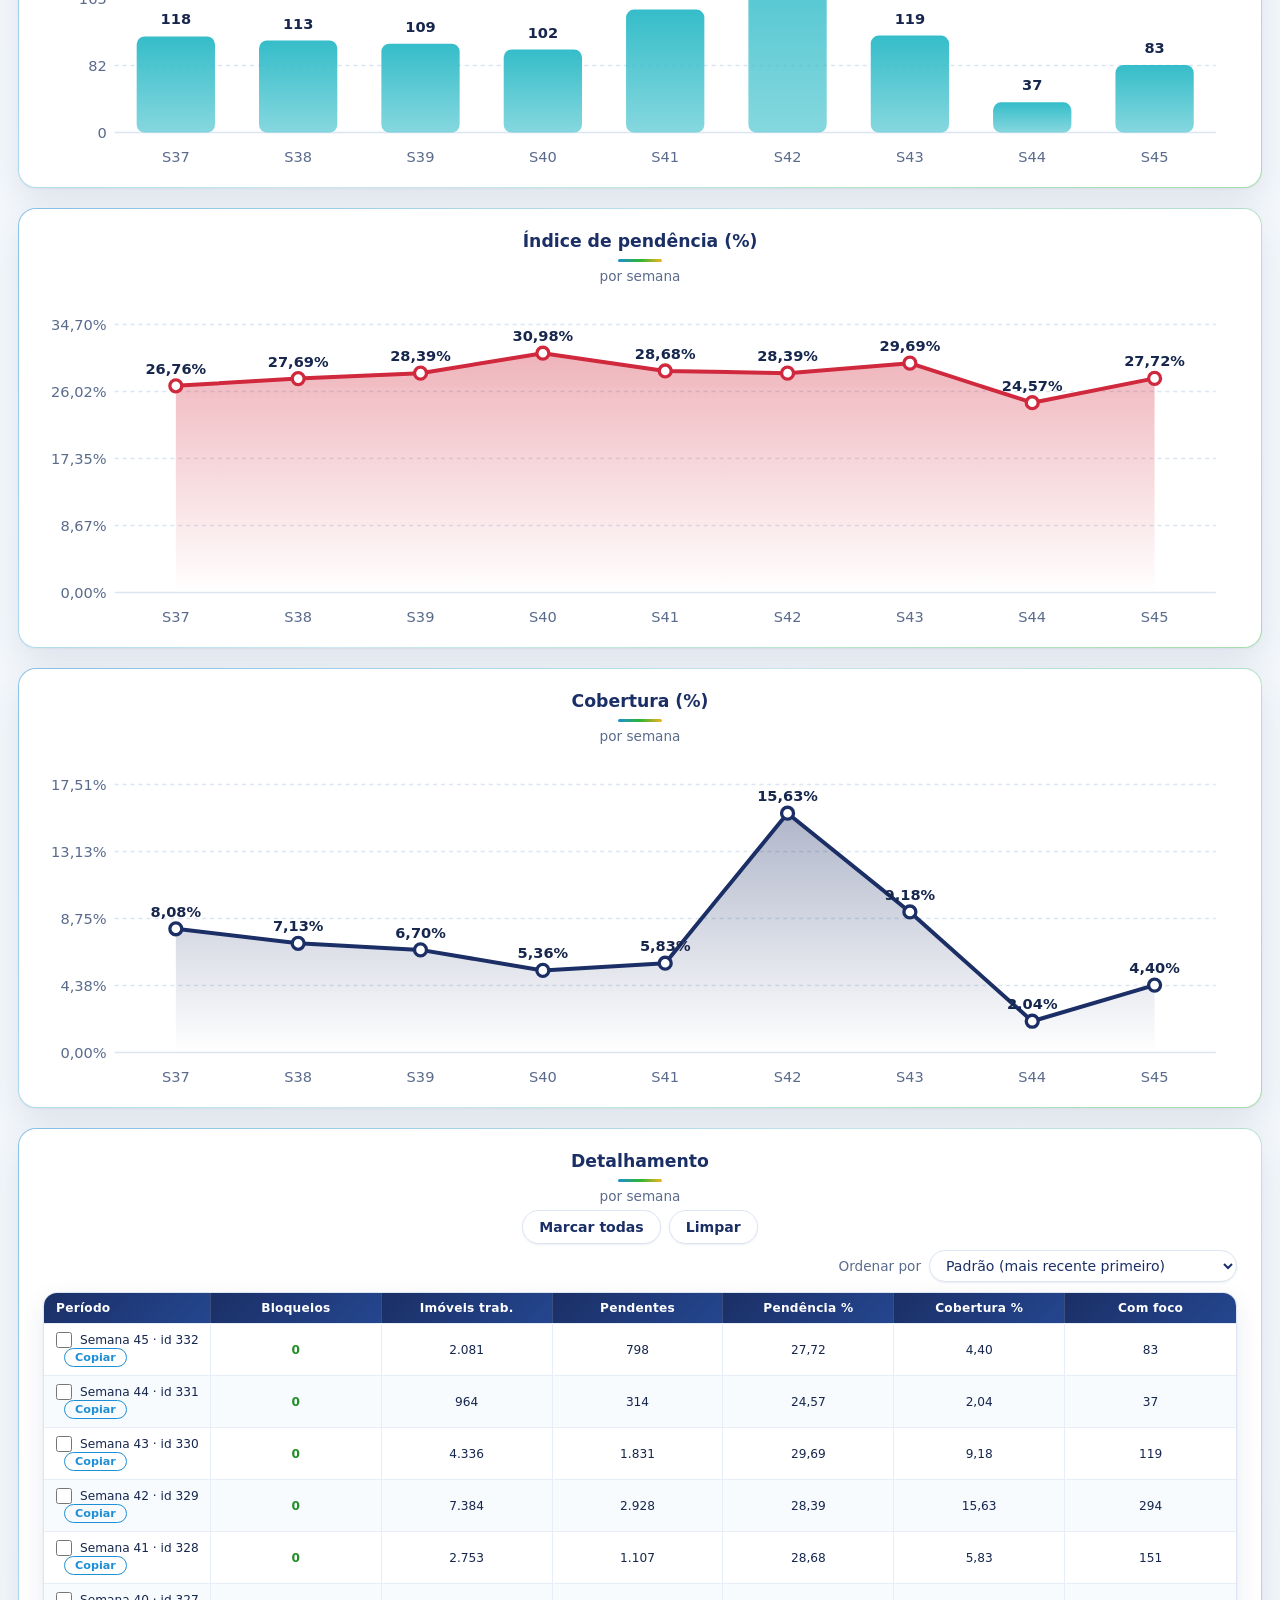
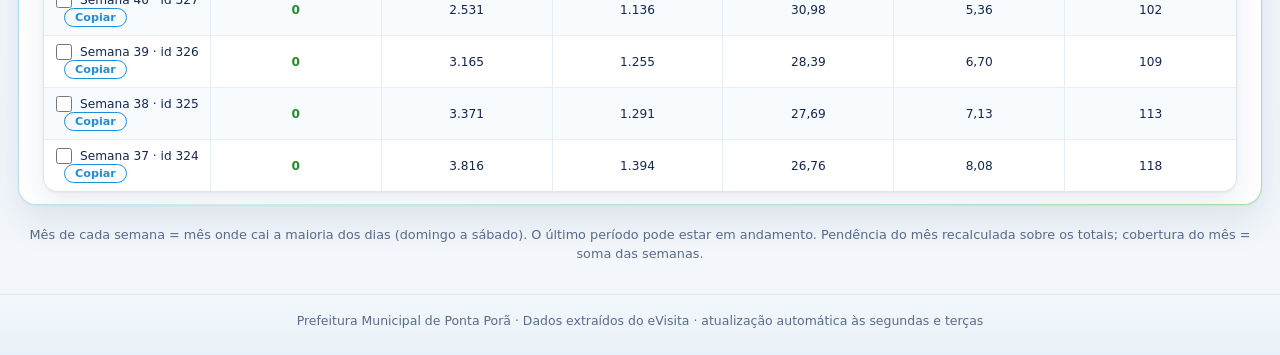
==== commit 79b432e6: "Site: visual premium (navegação no cabeçalho, resumo da semana, ícones, bordas em gradiente, gráfico" ====
--- a/docs/dashboard.html
+++ b/docs/dashboard.html
@@ -8,13 +8,13 @@
 <link rel="stylesheet" href="estilo.css">
 </head>
 <body>
-<header class="topo"><img src="logo.png" alt="Prefeitura Municipal de Ponta Porã"><div><h1>Painel de Bloqueios e Resultados</h1><div class="su" id="sub">Carregando…</div></div></header>
+<header class="topo"><img src="logo.png" alt="Prefeitura Municipal de Ponta Porã"><div><h1>Painel de Bloqueios e Resultados</h1><div class="su" id="sub">Carregando…</div></div><nav class="nav"><a href="index.html">Totais</a><a href="dashboard.html" class="on">Dashboard</a></nav></header>
 <div class="faixa"></div>
 <main>
 <div class="ctl">
   <button id="bs" aria-pressed="true">Por semana</button><button id="bm" aria-pressed="false">Por mês</button>
   <select id="per" title="Período exibido"><option value="0">Todo o período</option><option value="12">Últimos 12</option><option value="8">Últimos 8</option><option value="4">Últimos 4</option></select>
-  <a href="index.html"><button>Totais (tabela)</button></a>
+  
 </div>
 <div id="aviso"></div>
 <div class="kpis" id="kpis"></div>
@@ -63,17 +63,18 @@
 function grafico(id, P, campo, fmt, cor, tipo) {
   const W = 900, H = 260, m = {l: 54, r: 16, t: 26, b: 32}, w = W - m.l - m.r, h = H - m.t - m.b, n = P.length;
   const mx = Math.max(...P.map(p => p[campo]), 1) * 1.12, y = v => m.t + h - v / mx * h, bw = w / n, cx = i => m.l + bw * (i + .5);
-  let t = "";
+  let t = `<defs><linearGradient id="gr-${id}" x1="0" y1="0" x2="0" y2="1"><stop offset="0" style="stop-color:var(${cor})"/><stop offset="1" style="stop-color:var(${cor});stop-opacity:.6"/></linearGradient>` +
+    `<linearGradient id="ga-${id}" x1="0" y1="0" x2="0" y2="1"><stop offset="0" style="stop-color:var(${cor});stop-opacity:.35"/><stop offset="1" style="stop-color:var(${cor});stop-opacity:0"/></linearGradient></defs>`;
   for (let k = 0; k <= 4; k++) {
     const yy = y(mx / 4 * k);
     t += `<line x1="${m.l}" x2="${W - m.r}" y1="${yy}" y2="${yy}" stroke="var(--bd)" stroke-dasharray="${k ? 3 : 0}"/><text x="${m.l - 6}" y="${yy + 4}" text-anchor="end">${fmt(mx / 4 * k)}</text>`;
   }
   const rot = (i, p) => n <= 14 ? `<text x="${cx(i)}" y="${y(p[campo]) - 9}" text-anchor="middle" style="fill:var(--tx);font-weight:600">${fmt(p[campo])}</text>` : "";
   if (tipo === "bar") {
-    P.forEach((p, i) => { t += `<rect class="grow" x="${m.l + bw * i + bw * .18}" y="${y(p[campo])}" width="${bw * .64}" height="${p[campo] / mx * h}" rx="3" fill="var(${cor})"/>` + rot(i, p); });
+    P.forEach((p, i) => { t += `<rect class="grow" x="${m.l + bw * i + bw * .18}" y="${y(p[campo])}" width="${bw * .64}" height="${p[campo] / mx * h}" rx="6" fill="url(#gr-${id})"/>` + rot(i, p); });
   } else {
     const pts = P.map((p, i) => `${cx(i)},${y(p[campo])}`).join(" ");
-    t += `<polygon points="${cx(0)},${m.t + h} ${pts} ${cx(n - 1)},${m.t + h}" fill="var(${cor})" opacity=".13"/><polyline points="${pts}" fill="none" stroke="var(${cor})" stroke-width="3" stroke-linejoin="round"/>`;
+    t += `<polygon points="${cx(0)},${m.t + h} ${pts} ${cx(n - 1)},${m.t + h}" fill="url(#ga-${id})"/><polyline points="${pts}" fill="none" stroke="var(${cor})" stroke-width="3" stroke-linejoin="round"/>`;
     P.forEach((p, i) => { t += `<circle cx="${cx(i)}" cy="${y(p[campo])}" r="4.5" fill="#fff" stroke="var(${cor})" stroke-width="2.5"/>` + rot(i, p); });
   }
   const passo = Math.ceil(n / 14);
@@ -85,12 +86,13 @@
 }
 
 function kpi(rot, txt, v, a, sobe, cor, extra) {
+  const ic = rot.startsWith("Bloqueios acum") ? "acum" : rot.startsWith("Bloqueios") ? "bloq" : rot.startsWith("Imóveis") ? "imov" : rot.startsWith("Índice") ? "pend" : "cob";
   let s = extra || "—";
   if (a != null) {
     const d = v - a, bom = (d >= 0) === sobe;
     s = `<span class="${d === 0 ? "" : bom ? "up" : "dn"}">${d >= 0 ? "▲" : "▼"} ${Math.abs(d).toLocaleString("pt-BR", {maximumFractionDigits: 2})}</span> vs. anterior`;
   }
-  return `<div class="k" style="--c:${cor}"><small>${rot}</small><b>${txt}</b><i>${s}</i></div>`;
+  return `<div class="k" style="--c:${cor}"><span class="ic">${ICONES[ic]}</span><small>${rot}</small><b>${txt}</b><i>${s}</i></div>`;
 }
 
 function desenhar() {
--- a/docs/estilo.css
+++ b/docs/estilo.css
@@ -61,7 +61,9 @@
  table.rt tr{display:grid;grid-template-columns:repeat(auto-fill,minmax(135px,1fr));background:#fff;border:1px solid var(--bd);border-radius:14px;margin-bottom:12px;overflow:hidden;box-shadow:var(--sombra)}
  table.rt td{border:0;border-bottom:1px solid #E8EEF7;width:auto!important;text-align:left;padding:8px 12px;font-size:.88rem;background:transparent!important}
  table.rt td.s{grid-column:1/-1;background:linear-gradient(135deg,var(--navy),var(--navy2))!important;color:#fff;font-weight:700;box-shadow:none!important}
- table.rt td.s .cp{float:right;color:#fff;border-color:#fff}
+ table.rt td.s>.cp{float:right;color:#fff;border-color:#fff}
+ table.rt td.s .acoes{float:right;margin:0}table.rt td.s .acoes button{color:#fff;border-color:#fff}
+ table.rt tr.det{display:block;background:#F1F7FD}table.rt tr.det td.dd{display:block;padding:10px;grid-column:auto}
  table.rt td.v::before{content:attr(data-label);display:block;font-size:.66rem;font-weight:500;color:var(--su);text-transform:uppercase;letter-spacing:.04em}
  table.rt tr.marcada{border-color:var(--ac);box-shadow:0 0 0 2px rgba(30,143,213,.35)}
 }
@@ -72,3 +74,29 @@
 .ordbar{display:flex;justify-content:flex-end;margin:0 0 10px;font-size:.85rem;color:var(--su)}
 .ordbar label{display:flex;align-items:center;gap:8px}.ordbar select{max-width:100%;padding:6px 12px}
 @media(max-width:1100px){.ordbar{justify-content:stretch}.ordbar label{width:100%}.ordbar select{flex:1}}
+.nt{display:inline-block;margin-left:8px;padding:1px 8px;border-radius:999px;font-size:.68em;font-weight:600;background:#E4F1FB;color:var(--navy2);border:1px solid #BBD9F0;cursor:help;white-space:nowrap}
+@media(max-width:1100px){table.rt td.s .nt{background:rgba(255,255,255,.18);color:#fff;border-color:rgba(255,255,255,.45)}}
+/* detalhes por atividade (linha escondida em cada semana) */
+.acoes{margin-top:6px;display:flex;gap:6px;flex-wrap:wrap}.acoes button{margin:0}.acoes .cp{margin-left:0}
+.dtl{padding:2px 10px;font-size:.7rem;box-shadow:none;border-color:var(--navy2);color:var(--navy2);background:transparent}
+.dtl:hover{background:var(--navy2);color:#fff;transform:none;box-shadow:none}
+table.rt tr.det td.dd{background:#F1F7FD!important;padding:12px 14px;text-align:left;box-shadow:inset 4px 0 0 var(--ac);animation:subir .3s ease both}
+.dnota{font-size:.82rem;color:var(--su);margin:0 0 8px}
+table.dt{box-shadow:none;border-radius:10px;margin:0;font-size:clamp(.56rem,.9vw,.78rem)}
+table.dt th{background:linear-gradient(135deg,var(--ac),#2A6FB5)}table.dt tbody tr td{background:#fff}table.dt tbody tr:hover td{background:#EAF4FD}
+/* ===== camada premium ===== */
+.topo h1{background:linear-gradient(90deg,var(--navy),var(--ac));-webkit-background-clip:text;background-clip:text;color:transparent}
+.topo .nav{margin-left:auto;display:flex;gap:4px;padding:4px;border-radius:999px;background:#EEF3FA;box-shadow:inset 0 1px 2px rgba(27,47,102,.10)}
+.nav a{padding:8px 20px;border-radius:999px;font-weight:650;font-size:.88rem;color:var(--su);transition:color .2s,box-shadow .2s}
+.nav a:hover{color:var(--navy)}.nav a.on{color:#fff;background:linear-gradient(135deg,var(--navy),var(--ac));box-shadow:0 4px 14px rgba(30,143,213,.40)}
+.kicker{text-align:center;color:var(--su);font-size:.78rem;font-weight:700;text-transform:uppercase;letter-spacing:.1em;margin:2px 0 12px}
+.k,.card{border:1px solid transparent;border-radius:18px;
+ background:linear-gradient(#fff,#fff) padding-box,linear-gradient(135deg,rgba(30,143,213,.5),rgba(53,189,201,.22) 45%,rgba(45,180,50,.4)) border-box;
+ box-shadow:0 1px 2px rgba(27,47,102,.05),0 16px 36px rgba(27,47,102,.10)}
+.card.d{border-top:4px solid var(--verde)}
+.k{padding:16px 12px 14px}.k::after{display:none}.k b{font-size:2.2rem}
+.ic{display:grid;place-items:center;width:42px;height:42px;margin:2px auto 8px;border-radius:13px;color:var(--c);background:#E4F1FB;background:color-mix(in srgb,var(--c) 13%,#fff)}
+.ic svg{width:22px;height:22px}
+table.rt th{letter-spacing:.02em}table.rt tbody tr td{transition:background .15s}
+.rodape{background:linear-gradient(180deg,transparent,rgba(30,143,213,.05))}
+@media(max-width:1100px){.topo{flex-wrap:wrap}.topo .nav{margin-left:0;order:3;width:100%;justify-content:center}}
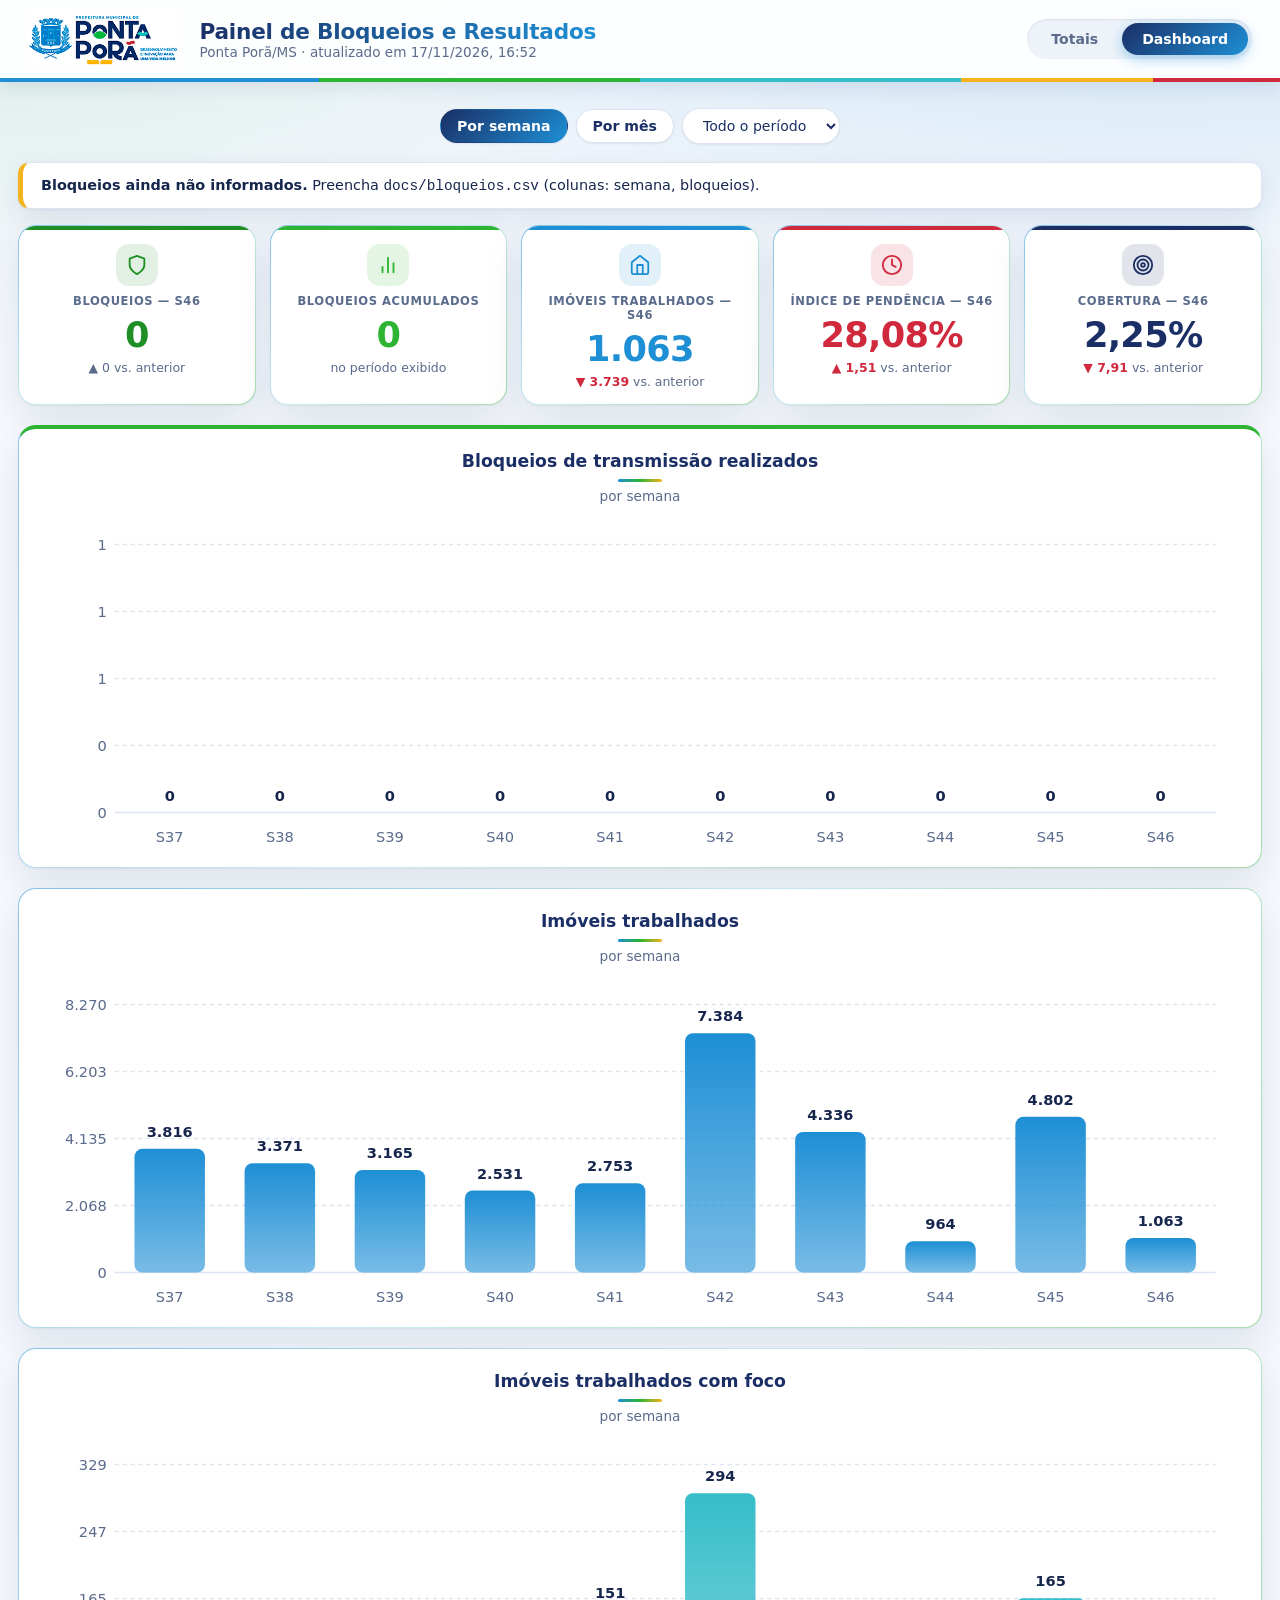
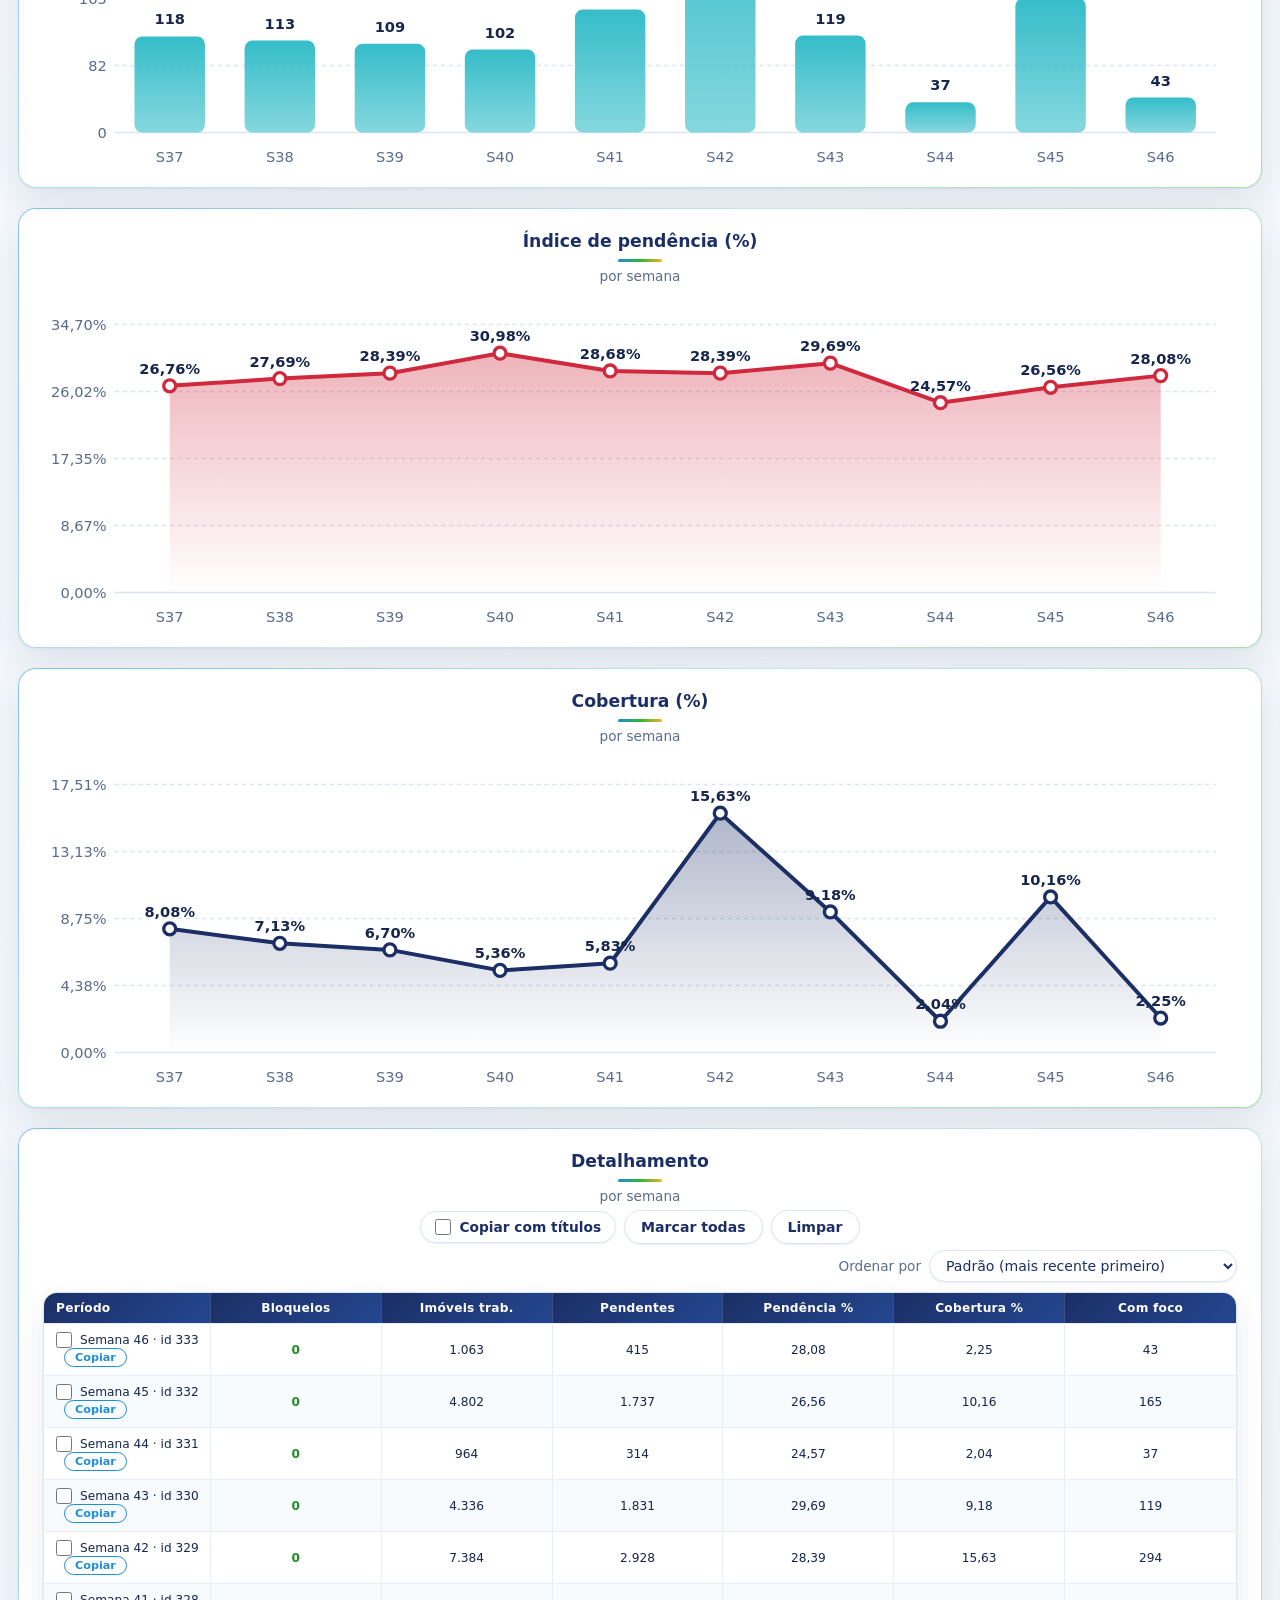
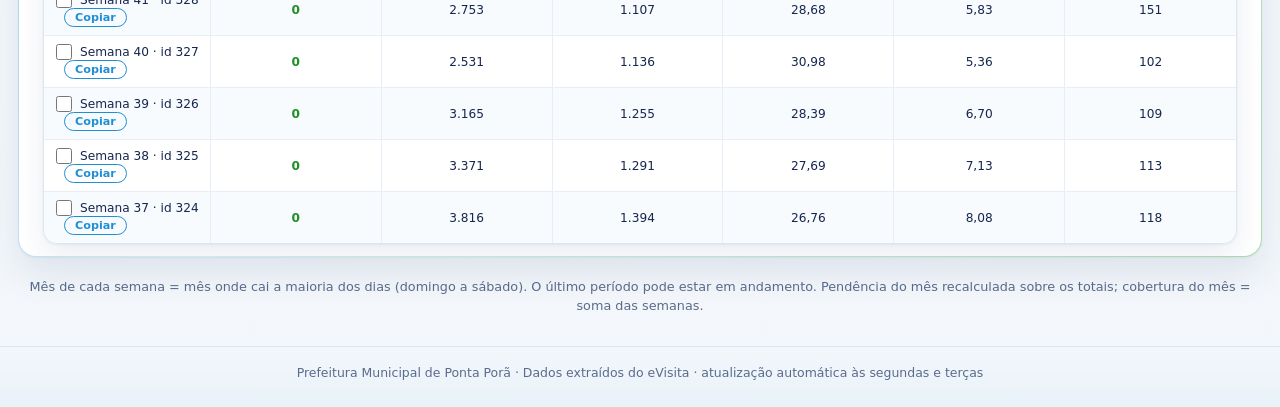
==== commit 3b672da8: "Tabelas: opção 'Copiar com títulos' (desligada por padrão)" ====
--- a/docs/dashboard.html
+++ b/docs/dashboard.html
@@ -23,7 +23,7 @@
 <div class="card"><h2>Imóveis trabalhados com foco</h2><div class="su sub"></div><div id="c-foco"></div></div>
 <div class="card"><h2>Índice de pendência (%)</h2><div class="su sub"></div><div id="c-pend"></div></div>
 <div class="card"><h2>Cobertura (%)</h2><div class="su sub"></div><div id="c-cob"></div></div>
-<div class="card"><h2>Detalhamento</h2><div class="su sub"></div><div class="ctl" style="margin:6px 0"><button data-marcar="todas">Marcar todas</button><button data-marcar="limpar">Limpar</button></div><div id="tab"></div></div>
+<div class="card"><h2>Detalhamento</h2><div class="su sub"></div><div class="ctl" style="margin:6px 0"><label class="opt" title="Quando marcado, o botão Copiar leva também os títulos das colunas"><input type="checkbox" id="cab"> Copiar com títulos</label><button data-marcar="todas">Marcar todas</button><button data-marcar="limpar">Limpar</button></div><div id="tab"></div></div>
 <div class="nota" style="text-align:center">Mês de cada semana = mês onde cai a maioria dos dias (domingo a sábado). O último período pode estar em andamento.
 Pendência do mês recalculada sobre os totais; cobertura do mês = soma das semanas.</div>
 </main>
--- a/docs/estilo.css
+++ b/docs/estilo.css
@@ -100,3 +100,5 @@
 table.rt th{letter-spacing:.02em}table.rt tbody tr td{transition:background .15s}
 .rodape{background:linear-gradient(180deg,transparent,rgba(30,143,213,.05))}
 @media(max-width:1100px){.topo{flex-wrap:wrap}.topo .nav{margin-left:0;order:3;width:100%;justify-content:center}}
+.opt{display:inline-flex;align-items:center;gap:8px;padding:7px 14px;border:1px solid var(--bd);border-radius:999px;background:#fff;color:var(--navy);font-size:.86rem;font-weight:600;cursor:pointer;box-shadow:0 1px 2px rgba(27,47,102,.08)}
+.opt:hover{border-color:var(--ac)}.opt input{width:16px;height:16px;margin:0;accent-color:var(--ac);cursor:pointer}
